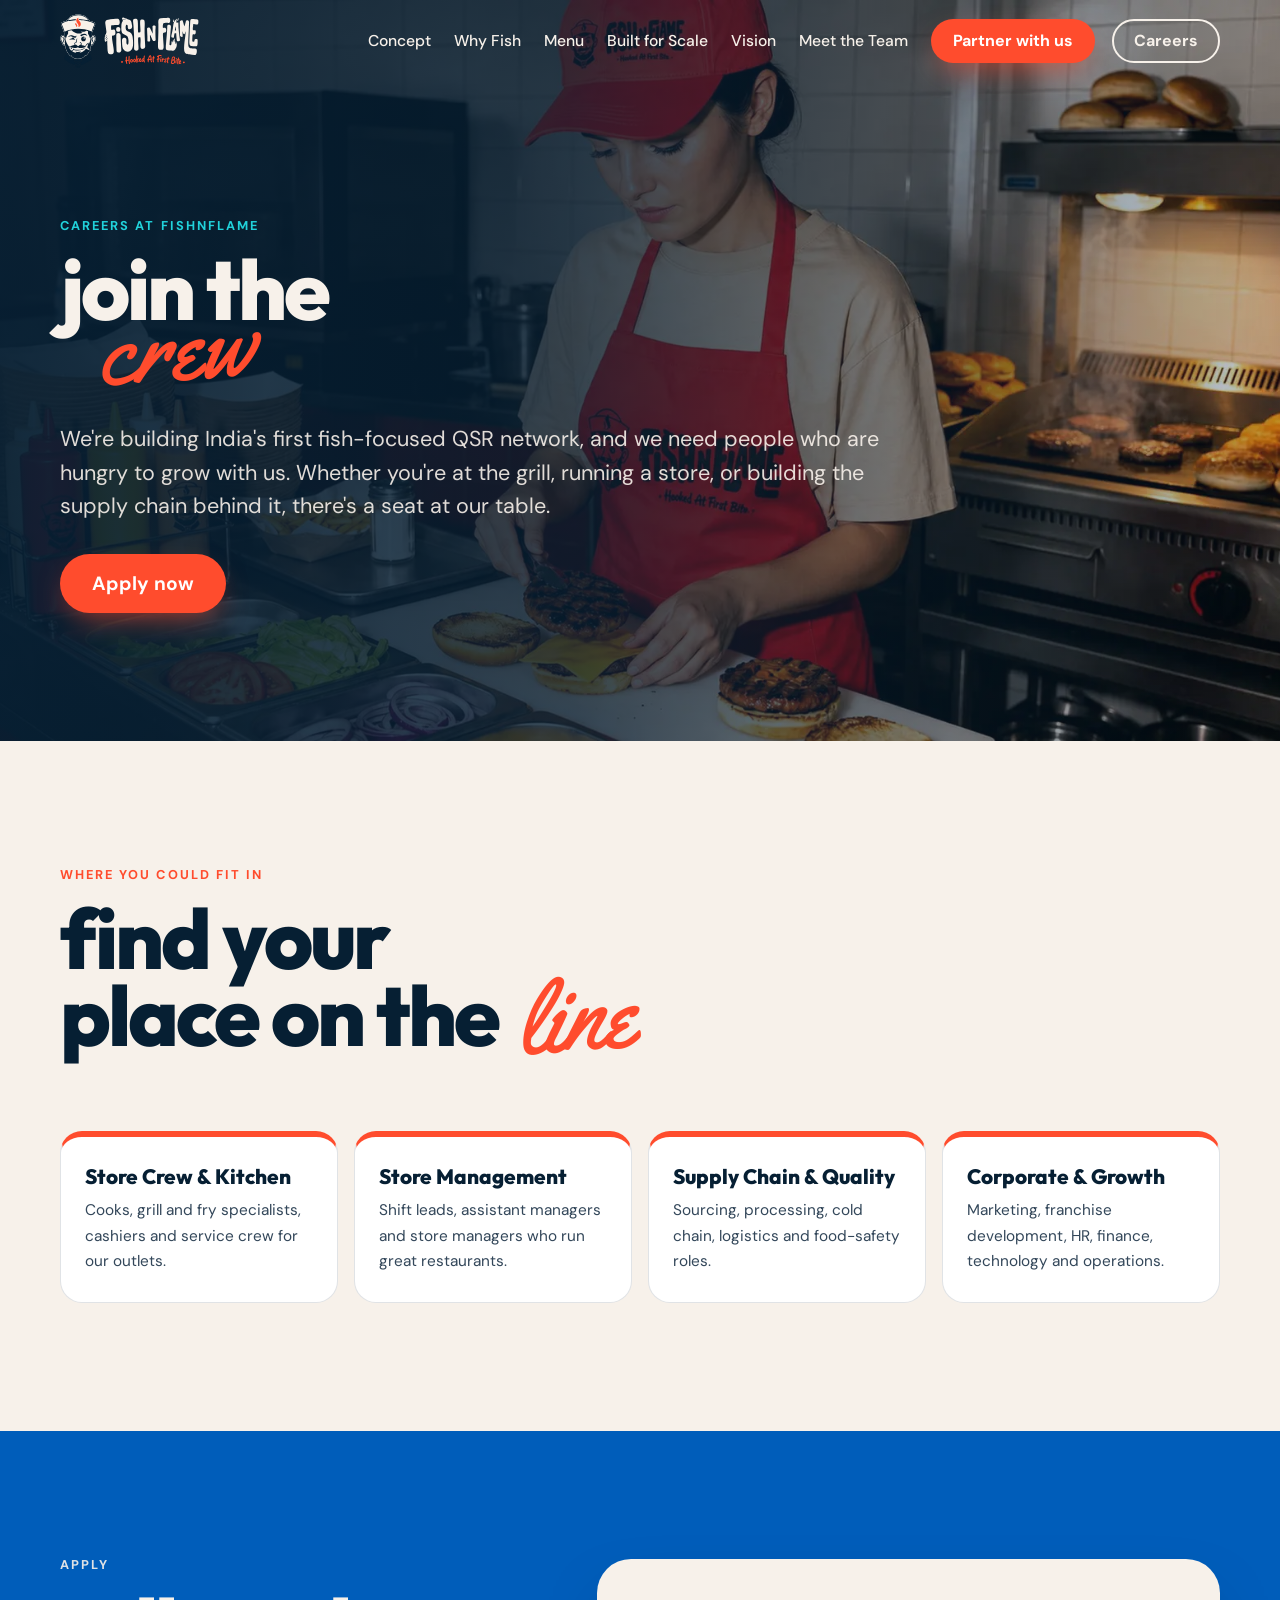
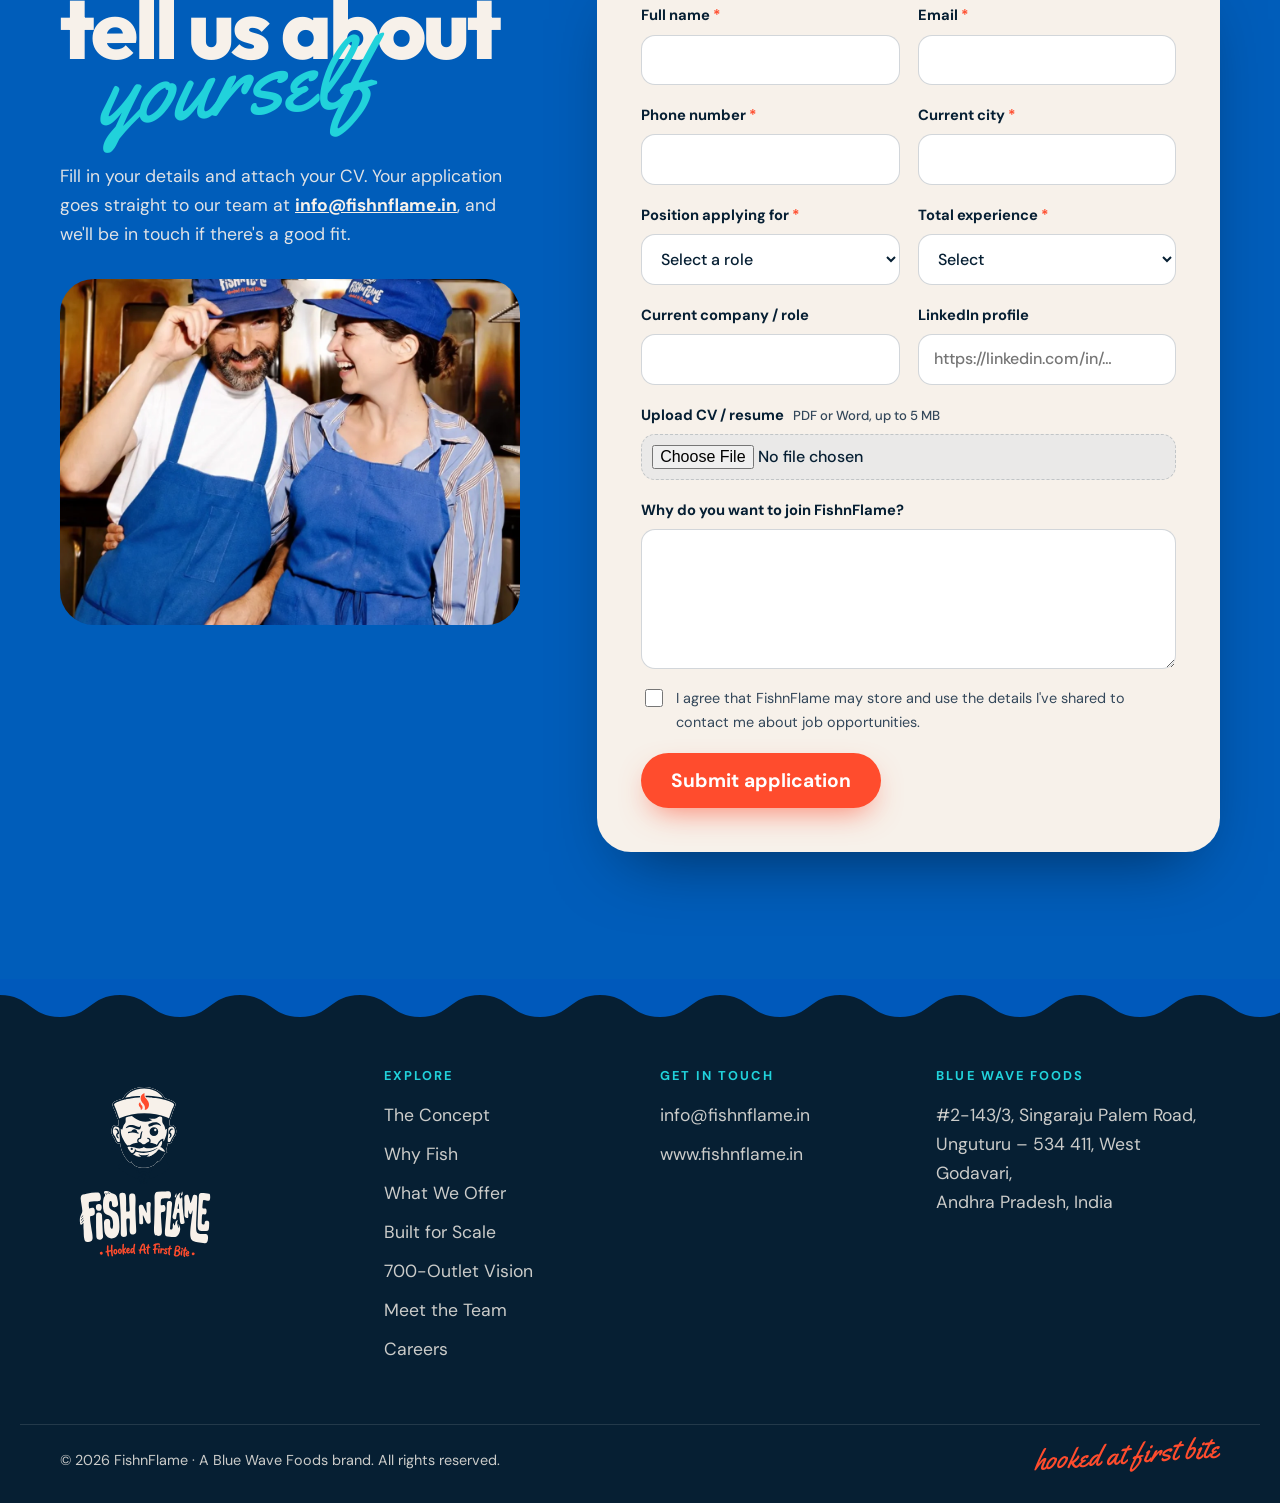
==== careers.html @ 35c2907f "Meet the Team with director bios and photos, Careers page with application form, tighter nav logo Co" ====
<!doctype html>
<html lang="en">
<head>
  <meta charset="utf-8">
  <meta name="viewport" content="width=device-width, initial-scale=1">
  <title>Careers at FishnFlame | Join the Crew</title>
  <meta name="description" content="Join FishnFlame, India's sea-fish-focused QSR brand. Apply for roles across our outlets, kitchens, supply chain and corporate teams.">
  <meta name="theme-color" content="#061f33">
  <link rel="canonical" href="https://www.fishnflame.in/careers">
  <meta property="og:type" content="website">
  <meta property="og:url" content="https://www.fishnflame.in/careers">
  <meta property="og:title" content="Careers at FishnFlame | Join the Crew">
  <meta property="og:description" content="Help build India's fish QSR category. Apply to join the FishnFlame crew.">
  <meta property="og:image" content="https://www.fishnflame.in/assets/img/fnf-crew.webp">
  <link rel="icon" type="image/svg+xml" href="/assets/logo/mascot.svg">
  <link rel="apple-touch-icon" href="/assets/logo/og-mascot.png">

  <link rel="preconnect" href="https://fonts.googleapis.com">
  <link rel="preconnect" href="https://fonts.gstatic.com" crossorigin>
  <link href="https://fonts.googleapis.com/css2?family=DM+Sans:opsz,wght@9..40,400;9..40,500;9..40,700&family=Outfit:wght@600;700;800&family=Yellowtail&display=swap" rel="stylesheet">
  <link rel="stylesheet" href="/assets/css/styles.css">
</head>
<body class="page-careers">
  <a class="skip" href="#main">Skip to content</a>

  <!-- ============ NAV ============ -->
  <header class="nav is-scrolled" id="nav">
    <div class="container nav__inner">
      <a class="nav__brand" href="/" aria-label="FishnFlame home">
        <img src="/assets/logo/nav-mascot.svg" alt="" width="34" height="50" class="nav__mascot">
        <img src="/assets/logo/nav-wordmark.svg" alt="FishnFlame" width="91" height="46" class="nav__wordmark">
      </a>
      <nav class="nav__links" id="navLinks" aria-label="Primary">
        <a href="/#concept">Concept</a>
        <a href="/#goodness">Why Fish</a>
        <a href="/#menu">Menu</a>
        <a href="/#scale">Built for Scale</a>
        <a href="/#vision">Vision</a>
        <a href="/#team">Meet the Team</a>
        <a href="/#contact" class="btn btn--flame btn--sm nav__cta">Partner with us</a>
        <a href="/careers" class="btn btn--outline btn--sm nav__cta" aria-current="page">Careers</a>
      </nav>
      <button class="nav__toggle" id="navToggle" aria-label="Open menu" aria-expanded="false" aria-controls="navLinks">
        <span></span><span></span><span></span>
      </button>
    </div>
  </header>

  <main id="main">

    <!-- ============ CAREERS HERO ============ -->
    <section class="careers-hero">
      <div class="careers-hero__media"><img src="/assets/img/fnf-crew.webp" alt="" fetchpriority="high"></div>
      <div class="container careers-hero__inner">
        <p class="eyebrow eyebrow--teal">Careers at FishnFlame</p>
        <h1 class="title title--light">
          <span class="t-bold">join the</span>
          <span class="t-script t-flame">crew</span>
        </h1>
        <p class="lead">We're building India's first fish-focused QSR network, and we need people who are hungry to grow with us. Whether you're at the grill, running a store, or building the supply chain behind it, there's a seat at our table.</p>
        <a href="#apply" class="btn btn--flame">Apply now</a>
      </div>
    </section>

    <!-- ============ ROLES ============ -->
    <section class="section section--shell">
      <div class="container">
        <div class="section-head reveal">
          <p class="eyebrow">Where you could fit in</p>
          <h2 class="title">
            <span class="t-bold">find your</span>
            <span class="t-bold">place on the <span class="t-script t-flame inline">line</span></span>
          </h2>
        </div>
        <ul class="roles">
          <li class="role reveal"><h3>Store Crew &amp; Kitchen</h3><p>Cooks, grill and fry specialists, cashiers and service crew for our outlets.</p></li>
          <li class="role reveal"><h3>Store Management</h3><p>Shift leads, assistant managers and store managers who run great restaurants.</p></li>
          <li class="role reveal"><h3>Supply Chain &amp; Quality</h3><p>Sourcing, processing, cold chain, logistics and food-safety roles.</p></li>
          <li class="role reveal"><h3>Corporate &amp; Growth</h3><p>Marketing, franchise development, HR, finance, technology and operations.</p></li>
        </ul>
      </div>
    </section>

    <!-- ============ APPLICATION FORM ============ -->
    <section class="section apply" id="apply">
      <div class="container apply__grid">
        <div class="apply__intro reveal">
          <p class="eyebrow eyebrow--teal">Apply</p>
          <h2 class="title title--light">
            <span class="t-bold">tell us about</span>
            <span class="t-script t-teal">yourself</span>
          </h2>
          <p>Fill in your details and attach your CV. Your application goes straight to our team at <a href="mailto:info@fishnflame.in">info@fishnflame.in</a>, and we'll be in touch if there's a good fit.</p>
          <figure class="apply__img"><img src="/assets/img/team-aprons.webp" alt="" loading="lazy"></figure>
        </div>

        <div class="apply__card reveal">
          <div class="form-success" id="formSuccess" hidden>
            <img src="/assets/logo/mascot.svg" alt="" width="90" height="108">
            <h3>Application received!</h3>
            <p>Thanks for applying to FishnFlame. Our team will review your details and get back to you if there's a match.</p>
            <a href="/" class="btn btn--flame">Back to home</a>
          </div>

          <form class="form" id="careersForm" action="https://formsubmit.co/info@fishnflame.in" method="POST" enctype="multipart/form-data">
            <input type="hidden" name="_subject" value="New job application · FishnFlame Careers">
            <input type="hidden" name="_template" value="table">
            <input type="hidden" name="_next" id="formNext" value="https://www.fishnflame.in/careers?sent=1#apply">
            <input type="text" name="_honey" class="form__hp" tabindex="-1" autocomplete="off" aria-hidden="true">

            <div class="form__row">
              <div class="field">
                <label for="name">Full name <span aria-hidden="true">*</span></label>
                <input id="name" name="Full name" type="text" autocomplete="name" required>
              </div>
              <div class="field">
                <label for="email">Email <span aria-hidden="true">*</span></label>
                <input id="email" name="email" type="email" autocomplete="email" required>
              </div>
            </div>

            <div class="form__row">
              <div class="field">
                <label for="phone">Phone number <span aria-hidden="true">*</span></label>
                <input id="phone" name="Phone" type="tel" autocomplete="tel" inputmode="tel" pattern="[0-9+()\-\s]{8,}" required>
              </div>
              <div class="field">
                <label for="city">Current city <span aria-hidden="true">*</span></label>
                <input id="city" name="City" type="text" autocomplete="address-level2" required>
              </div>
            </div>

            <div class="form__row">
              <div class="field">
                <label for="role">Position applying for <span aria-hidden="true">*</span></label>
                <select id="role" name="Position" required>
                  <option value="" disabled selected>Select a role</option>
                  <option>Store Crew / Service</option>
                  <option>Kitchen / Cook</option>
                  <option>Shift Lead / Assistant Manager</option>
                  <option>Store Manager</option>
                  <option>Supply Chain &amp; Procurement</option>
                  <option>Quality &amp; Food Safety</option>
                  <option>Marketing</option>
                  <option>Franchise Development</option>
                  <option>HR / Finance / Admin</option>
                  <option>Technology</option>
                  <option>Other</option>
                </select>
              </div>
              <div class="field">
                <label for="experience">Total experience <span aria-hidden="true">*</span></label>
                <select id="experience" name="Experience" required>
                  <option value="" disabled selected>Select</option>
                  <option>Fresher</option>
                  <option>Less than 1 year</option>
                  <option>1–3 years</option>
                  <option>3–5 years</option>
                  <option>5–10 years</option>
                  <option>10+ years</option>
                </select>
              </div>
            </div>

            <div class="form__row">
              <div class="field">
                <label for="company">Current company / role</label>
                <input id="company" name="Current company or role" type="text" autocomplete="organization">
              </div>
              <div class="field">
                <label for="linkedin">LinkedIn profile</label>
                <input id="linkedin" name="LinkedIn" type="url" placeholder="https://linkedin.com/in/…">
              </div>
            </div>

            <div class="field">
              <label for="cv">Upload CV / resume <span class="field__hint">PDF or Word, up to 5 MB</span></label>
              <input id="cv" name="attachment" type="file" accept=".pdf,.doc,.docx,application/pdf,application/msword,application/vnd.openxmlformats-officedocument.wordprocessingml.document">
            </div>

            <div class="field">
              <label for="message">Why do you want to join FishnFlame?</label>
              <textarea id="message" name="Message" rows="5"></textarea>
            </div>

            <label class="check">
              <input type="checkbox" name="Consent" value="Yes" required>
              <span>I agree that FishnFlame may store and use the details I've shared to contact me about job opportunities.</span>
            </label>

            <p class="form__error" id="formError" role="alert" hidden></p>
            <button type="submit" class="btn btn--flame form__submit">Submit application</button>
          </form>
        </div>
      </div>
    </section>
  </main>

  <!-- ============ FOOTER ============ -->
  <footer class="footer">
    <div class="wave" aria-hidden="true"></div>
    <div class="container footer__grid">
      <div class="footer__brand">
        <img src="/assets/logo/vertical-shell.svg" alt="FishnFlame, Hooked At First Bite" width="170" height="204">
      </div>
      <div>
        <h3 class="footer__h">Explore</h3>
        <ul class="footer__links">
          <li><a href="/#concept">The Concept</a></li>
          <li><a href="/#goodness">Why Fish</a></li>
          <li><a href="/#menu">What We Offer</a></li>
          <li><a href="/#scale">Built for Scale</a></li>
          <li><a href="/#vision">700-Outlet Vision</a></li>
          <li><a href="/#team">Meet the Team</a></li>
          <li><a href="/careers">Careers</a></li>
        </ul>
      </div>
      <div>
        <h3 class="footer__h">Get in touch</h3>
        <ul class="footer__links">
          <li><a href="mailto:info@fishnflame.in">info@fishnflame.in</a></li>
          <li><a href="https://www.fishnflame.in">www.fishnflame.in</a></li>
        </ul>
      </div>
      <div>
        <h3 class="footer__h">Blue Wave Foods</h3>
        <address>#2-143/3, Singaraju Palem Road,<br>Unguturu – 534 411, West Godavari,<br>Andhra Pradesh, India</address>
      </div>
    </div>
    <div class="container footer__base">
      <p>© <span id="year">2026</span> FishnFlame · A Blue Wave Foods brand. All rights reserved.</p>
      <p class="t-script footer__sign">hooked at first bite</p>
    </div>
  </footer>

  <script src="/assets/js/main.js" defer></script>
</body>
</html>
---- assets/css/styles.css ----
/* ==========================================================
   FishnFlame · Landing page
   Brand tokens from the Fish N Flame brand playbook
   ========================================================== */
:root {
  /* Primary */
  --harbor: #005dba;   /* Blue Harbor */
  --bay: #061f33;      /* Blue Bay */
  --shell: #f7f1ea;    /* White Shell */
  --flame: #ff4c2d;    /* Orange Flame */
  /* Secondary */
  --silver: #dae0e8;   /* Silver Scale */
  --teal: #21d2db;     /* Teal Tide */
  --chilli: #d61616;   /* Red Chilli */

  --ink: var(--bay);
  --ink-soft: #33475a;
  --line: rgba(6, 31, 51, .12);

  --f-display: "Outfit", "Juturu", system-ui, sans-serif;
  --f-body: "DM Sans", system-ui, -apple-system, "Segoe UI", sans-serif;
  --f-script: "Yellowtail", "Hello Radio", cursive;

  --radius: 22px;
  --radius-lg: 34px;
  --shadow: 0 24px 60px -24px rgba(6, 31, 51, .45);
  --container: 1240px;
  --gutter: clamp(16px, 4vw, 40px);
  --section-y: clamp(72px, 10vw, 140px);
}

*, *::before, *::after { box-sizing: border-box; }
html { scroll-behavior: smooth; -webkit-text-size-adjust: 100%; }
body {
  margin: 0;
  font-family: var(--f-body);
  font-size: clamp(1rem, .96rem + .2vw, 1.1rem);
  line-height: 1.65;
  color: var(--ink);
  background: var(--shell);
  overflow-x: hidden;
}
img, video, svg { display: block; max-width: 100%; }
img { height: auto; }
a { color: inherit; }
h1, h2, h3 { margin: 0; line-height: 1.05; }
p { margin: 0 0 1em; }
ul, ol { margin: 0; padding: 0; list-style: none; }
figure { margin: 0; }
address { font-style: normal; }
main { overflow-x: hidden; overflow-x: clip; }
strong { font-weight: 700; }

.container { width: 100%; max-width: var(--container); margin-inline: auto; padding-inline: var(--gutter); }
.skip { position: absolute; left: -999px; top: 8px; z-index: 100; background: var(--flame); color: #fff; padding: 10px 16px; border-radius: 8px; }
.skip:focus { left: 8px; }
:focus-visible { outline: 3px solid var(--teal); outline-offset: 3px; border-radius: 6px; }

/* ---------- Type system: bold display + script accent ---------- */
.eyebrow {
  font: 700 .8rem/1 var(--f-body);
  letter-spacing: .16em;
  text-transform: uppercase;
  color: var(--flame);
  margin-bottom: 18px;
}
.eyebrow--teal { color: var(--teal); }
.eyebrow--bay { color: var(--bay); }

.title { display: flex; flex-direction: column; margin-bottom: 28px; }
.title--center { align-items: center; text-align: center; }
.t-bold {
  font-family: var(--f-display);
  font-weight: 800;
  font-size: clamp(2.6rem, 1.6rem + 4.6vw, 5.4rem);
  letter-spacing: -.035em;
  line-height: .92;
}
.t-script {
  font-family: var(--f-script);
  font-weight: 400;
  font-size: clamp(3rem, 1.8rem + 5.4vw, 6.4rem);
  line-height: .8;
  letter-spacing: 0;
  text-transform: lowercase;
  margin-top: -.12em;
  padding-left: .4em;
  transform: rotate(-4deg);
  transform-origin: left center;
}
.title--center .t-script { padding-left: 0; transform-origin: center; }
.t-script.inline { display: inline-block; font-size: 1.2em; padding-left: .05em; margin-top: 0; vertical-align: -.08em; }
.fire-inline { display: inline-block; height: .78em; width: auto; margin: 0 .08em; vertical-align: -.04em; }
.sr-only { position: absolute; width: 1px; height: 1px; padding: 0; margin: -1px; overflow: hidden; clip: rect(0 0 0 0); white-space: nowrap; border: 0; }
.t-flame { color: var(--flame); }
.t-teal { color: var(--teal); }
.t-shell { color: var(--shell); }
.t-flame-text { color: var(--flame); }
.title--light { color: var(--shell); }
.lead { font-size: clamp(1.1rem, 1rem + .45vw, 1.35rem); line-height: 1.55; color: var(--ink); }

/* ---------- Buttons ---------- */
.btn {
  display: inline-flex; align-items: center; justify-content: center; gap: .5em;
  font: 700 1.2rem/1 var(--f-body);
  padding: 18px 30px;
  border-radius: 999px;
  text-decoration: none;
  border: 2px solid transparent;
  transition: transform .25s ease, background-color .25s ease, color .25s ease, box-shadow .25s ease;
  white-space: nowrap;
}
.btn:hover { transform: translateY(-2px); }
.btn--flame { background: var(--flame); color: #fff; box-shadow: 0 12px 30px -10px rgba(255, 76, 45, .7); }
.btn--flame:hover { background: #ff6445; }
.btn--ghost { border-color: rgba(247, 241, 234, .55); color: var(--shell); }
.btn--ghost:hover { background: var(--shell); color: var(--bay); }
.btn--sm { font-size: 1rem; padding: 12px 20px; }
.btn--outline { border-color: var(--shell); color: var(--shell); }
.btn--outline:hover { background: var(--shell); color: var(--bay); }

/* ---------- Navigation ---------- */
.nav {
  position: fixed; inset: 0 0 auto; z-index: 50;
  padding-block: 14px;
  transition: background-color .35s ease, padding .35s ease, box-shadow .35s ease;
}
.nav.is-scrolled { background: rgba(6, 31, 51, .92); backdrop-filter: blur(12px); -webkit-backdrop-filter: blur(12px); padding-block: 8px; box-shadow: 0 10px 30px -20px rgba(0,0,0,.6); }
.nav__inner { display: flex; align-items: center; justify-content: space-between; gap: 20px; }
.nav__brand { display: flex; align-items: center; gap: 8px; text-decoration: none; }
.nav__mascot { height: 54px; width: auto; }
.nav__wordmark { height: 48px; width: auto; }
.nav__links .btn + .btn { margin-left: -6px; }
@media (max-width: 1200px) { .nav__links .btn + .btn { margin-left: 0; margin-top: 0; } }
.nav__links { display: flex; align-items: center; gap: clamp(14px, 1.8vw, 28px); }
.nav__links a:not(.btn) {
  color: var(--shell); text-decoration: none; font-weight: 500; font-size: .98rem; position: relative; padding-block: 6px; white-space: nowrap;
}
.nav__links a:not(.btn)::after {
  content: ""; position: absolute; left: 0; right: 0; bottom: 0; height: 2px; background: var(--flame);
  transform: scaleX(0); transform-origin: left; transition: transform .3s ease;
}
.nav__links a:not(.btn):hover::after { transform: scaleX(1); }
.nav__toggle { display: none; }

@media (max-width: 1200px) {
  .nav__toggle {
    display: grid; gap: 6px; place-content: center;
    width: 48px; height: 48px; border-radius: 50%; border: 0; cursor: pointer;
    background: var(--flame);
  }
  .nav__toggle span { display: block; width: 22px; height: 2.5px; background: #fff; border-radius: 2px; transition: transform .3s ease, opacity .3s ease; }
  .nav__toggle[aria-expanded="true"] span:nth-child(1) { transform: translateY(8.5px) rotate(45deg); }
  .nav__toggle[aria-expanded="true"] span:nth-child(2) { opacity: 0; }
  .nav__toggle[aria-expanded="true"] span:nth-child(3) { transform: translateY(-8.5px) rotate(-45deg); }
  .nav__links {
    position: fixed; inset: 0; z-index: -1;
    flex-direction: column; justify-content: center; gap: 22px;
    background: var(--bay);
    clip-path: circle(0 at calc(100% - 44px) 38px);
    transition: clip-path .55s cubic-bezier(.7,0,.2,1);
    visibility: hidden;
  }
  .nav__links.is-open { clip-path: circle(150% at calc(100% - 44px) 38px); visibility: visible; }
  .nav__links a:not(.btn) { font-family: var(--f-display); font-weight: 800; font-size: 2rem; text-transform: lowercase; }
  .nav__cta { margin-top: 12px; }
}

/* ---------- Hero ---------- */
.hero {
  position: relative; min-height: 100vh; min-height: 100svh;
  display: flex; align-items: center;
  color: var(--shell); background: var(--harbor);
  overflow: hidden; isolation: isolate;
  padding: 130px 0 110px;
}
.hero__media { position: absolute; inset: 0; z-index: -2; }
.hero__media img { width: 100%; height: 100%; object-fit: cover; object-position: 65% 50%; animation: kenburns 22s ease-in-out infinite alternate; }
@keyframes kenburns { from { transform: scale(1.04); } to { transform: scale(1.14) translate(-1.5%, 1%); } }
.hero__shade {
  position: absolute; inset: 0; z-index: -1;
  background:
    linear-gradient(90deg, rgba(6,31,51,.94) 0%, rgba(6,31,51,.78) 38%, rgba(6,31,51,.12) 70%, rgba(6,31,51,0) 100%),
    linear-gradient(0deg, rgba(6,31,51,.55) 0%, rgba(6,31,51,0) 35%);
}
.hero__content { position: relative; }
.hero__title { display: flex; flex-direction: column; margin-bottom: 26px; }
.hero__title .t-bold { font-size: clamp(3rem, 1.6rem + 6.4vw, 7.4rem); }
.hero__title .t-script { font-size: clamp(3.6rem, 2rem + 7.4vw, 8.6rem); margin: -.08em 0 -.02em; }
.hero__tag { font: 800 clamp(1.1rem, .9rem + .8vw, 1.6rem)/1.2 var(--f-display); letter-spacing: -.01em; color: var(--teal); margin-bottom: 12px; }
.hero__lede { max-width: 30ch; font-size: clamp(1.05rem, .95rem + .4vw, 1.3rem); color: rgba(247,241,234,.9); margin-bottom: 34px; }
.hero__ctas { display: flex; flex-wrap: wrap; gap: 14px; }
.hero__badge {
  position: absolute; right: clamp(16px, 5vw, 70px); bottom: clamp(24px, 6vw, 70px);
  width: clamp(120px, 14vw, 180px); aspect-ratio: 1;
  display: grid; place-items: center;
}
.hero__badge svg { position: absolute; inset: 0; width: 100%; height: 100%; animation: spin 18s linear infinite; }
.hero__badge text { font: 700 15px var(--f-body); letter-spacing: .22em; fill: var(--shell); }
.hero__badge img { width: 50%; background: var(--flame); border-radius: 50%; padding: 10%; }
@keyframes spin { to { transform: rotate(360deg); } }

/* ---------- Marquee ---------- */
.marquee {
  background: var(--flame); color: #fff;
  overflow: hidden; padding-block: 18px;
  transform: rotate(-1.6deg) scale(1.03);
  margin-block: -24px -8px; position: relative; z-index: 3;
  box-shadow: 0 18px 40px -20px rgba(255,76,45,.8);
}
.marquee__track { display: flex; align-items: center; gap: 34px; width: max-content; animation: marquee 32s linear infinite; }
.marquee span { font: 800 clamp(1.4rem, 1rem + 1.6vw, 2.4rem)/1 var(--f-display); text-transform: uppercase; letter-spacing: -.01em; white-space: nowrap; }
.marquee span.t-script { font-family: var(--f-script); font-weight: 400; text-transform: lowercase; font-size: clamp(1.8rem, 1.2rem + 2vw, 3rem); transform: none; padding: 0; margin: 0; color: var(--bay); }
.marquee i { width: 14px; height: 14px; flex: none; background: var(--bay); border-radius: 50%; }
@keyframes marquee { to { transform: translateX(-50%); } }

/* ---------- Sections ---------- */
.section { position: relative; padding-block: var(--section-y); }
.section--shell { background: var(--shell); }
.section-head { max-width: 760px; margin-bottom: clamp(40px, 6vw, 70px); }
.section-head--center { margin-inline: auto; text-align: center; }

/* ---------- Concept ---------- */
.concept { padding-top: calc(var(--section-y) + 20px); }
.concept__grid { display: grid; grid-template-columns: 1.05fr 1fr; gap: clamp(40px, 6vw, 90px); align-items: center; }
.concept__copy p:not(.lead):not(.eyebrow) { color: var(--ink-soft); }
.ticks { display: flex; flex-wrap: wrap; gap: 10px; margin-top: 28px; }
.ticks li {
  display: inline-flex; align-items: center; gap: 8px;
  font-weight: 700; font-size: .95rem;
  padding: 10px 16px; border-radius: 999px; background: #fff; border: 1.5px solid var(--line);
}
.ticks li::before { content: ""; width: 10px; height: 10px; border-radius: 50%; background: var(--flame); }
.concept__art { position: relative; aspect-ratio: 1 / 1.05; }
.concept__main { position: absolute; inset: 0 18% 18% 0; border-radius: var(--radius-lg); overflow: hidden; box-shadow: var(--shadow); background: #efe7dd; }
.concept__main img { width: 100%; height: 100%; object-fit: cover; object-position: 38% 50%; }
.concept__side { position: absolute; right: 0; bottom: 0; width: 46%; aspect-ratio: 2/3; border-radius: var(--radius); overflow: hidden; box-shadow: var(--shadow); border: 6px solid var(--shell); }
.concept__side img { width: 100%; height: 100%; object-fit: cover; }
.sticker {
  position: absolute; left: -14px; bottom: 6%;
  width: 120px; height: 120px; border-radius: 50%;
  display: grid; place-content: center; text-align: center;
  font: 400 1.55rem/.85 var(--f-script);
  transform: rotate(-12deg);
  box-shadow: 0 16px 30px -12px rgba(255,76,45,.8);
}
.sticker--flame { background: var(--flame); color: #fff; }

/* ---------- Goodness ---------- */
.goodness { color: var(--shell); background: var(--bay); overflow: hidden; isolation: isolate; }
.goodness__bg { position: absolute; inset: 0; z-index: -1; }
.goodness__bg img { width: 100%; height: 100%; object-fit: cover; opacity: .55; }
.goodness__bg::after { content: ""; position: absolute; inset: 0; background: linear-gradient(180deg, rgba(6,31,51,.35), rgba(6,31,51,.9) 75%); }
.goodness__head { max-width: 720px; margin-bottom: clamp(40px, 6vw, 70px); }
.goodness__head .lead { color: rgba(247,241,234,.88); }
.benefits { display: grid; grid-template-columns: repeat(4, 1fr); gap: 18px; }
.benefit {
  padding: 30px 26px 26px; border-radius: var(--radius);
  background: rgba(247,241,234,.07);
  border: 1px solid rgba(247,241,234,.16);
  backdrop-filter: blur(10px); -webkit-backdrop-filter: blur(10px);
  transition: transform .3s ease, background-color .3s ease;
}
.benefit:hover { transform: translateY(-6px); background: rgba(247,241,234,.12); }
.benefit__icon { width: 60px; height: 60px; border-radius: 18px; display: grid; place-items: center; background: var(--teal); color: var(--bay); margin-bottom: 22px; }
.benefit__icon svg { width: 34px; height: 34px; }
.benefit h3 { font: 800 1.35rem/1.1 var(--f-display); margin-bottom: 10px; }
.benefit p { color: rgba(247,241,234,.82); margin: 0; font-size: .98rem; }

/* ---------- Menu ---------- */
.bento {
  display: grid;
  grid-template-columns: repeat(4, 1fr);
  grid-auto-rows: clamp(190px, 18vw, 250px);
  grid-auto-flow: dense;
  gap: 16px;
}
.tile { position: relative; border-radius: var(--radius); overflow: hidden; background: var(--silver); isolation: isolate; }
.tile img { width: 100%; height: 100%; object-fit: cover; transition: transform .8s cubic-bezier(.2,.7,.2,1); }
.tile:hover img { transform: scale(1.07); }
.tile::after { content: ""; position: absolute; inset: 0; background: linear-gradient(0deg, rgba(6,31,51,.82) 0%, rgba(6,31,51,0) 48%); z-index: 0; }
.tile figcaption {
  position: absolute; left: 20px; right: 20px; bottom: 18px; z-index: 1;
  color: #fff; font: 800 clamp(1.15rem, 1rem + .6vw, 1.6rem)/1.05 var(--f-display);
  letter-spacing: -.01em;
}
.tile__tag {
  display: table; margin-bottom: 8px;
  font: 700 .72rem/1 var(--f-body); letter-spacing: .14em; text-transform: uppercase;
  background: var(--flame); color: #fff; padding: 7px 10px; border-radius: 999px;
}
.tile--xl { grid-column: span 2; grid-row: span 2; }
.tile--tall { grid-row: span 2; }
.tile--wide { grid-column: span 2; grid-row: span 2; }
.bento .tile:last-child { grid-row: span 2; }

.fullmenu {
  margin-top: clamp(40px, 6vw, 64px);
  padding: clamp(28px, 4vw, 48px);
  border-radius: var(--radius-lg);
  background: var(--harbor); color: var(--shell);
  position: relative; overflow: hidden;
}
.fullmenu::before {
  content: ""; position: absolute; right: -60px; top: -60px; width: 240px; height: 240px;
  background: url("../logo/mascot.svg") center/contain no-repeat; opacity: .12; transform: rotate(12deg);
}
.fullmenu__title { font: 800 clamp(1.6rem, 1.2rem + 1.4vw, 2.4rem)/1 var(--f-display); text-transform: lowercase; margin-bottom: 22px; }
.chips { display: flex; flex-wrap: wrap; gap: 10px; margin-bottom: 26px; position: relative; }
.chips li {
  font-weight: 700; font-size: .98rem; padding: 11px 18px; border-radius: 999px;
  background: rgba(247,241,234,.1); border: 1.5px solid rgba(247,241,234,.3);
  transition: background-color .25s ease, color .25s ease;
}
.chips li:hover { background: var(--shell); color: var(--bay); }
.chips .chip--veg { border-color: #7ee29a; }
.chips .chip--veg::before { content: "● "; color: #7ee29a; }
.fullmenu__note { margin: 0; max-width: 70ch; color: rgba(247,241,234,.9); }

/* ---------- Pillars ---------- */
.pillars { background: var(--harbor); color: var(--shell); overflow: hidden; isolation: isolate; }
.checker {
  position: absolute; inset: -10% -10% auto auto; width: 55%; height: 60%; z-index: -1; opacity: .16;
  background: repeating-conic-gradient(var(--shell) 0 25%, transparent 0 50%) 0 0 / 80px 80px;
  filter: url(#wavy);
  mask-image: radial-gradient(closest-side, #000 40%, transparent);
  -webkit-mask-image: radial-gradient(closest-side, #000 40%, transparent);
  transform: rotate(-8deg);
}
.pillars__grid { display: grid; grid-template-columns: .9fr 1.1fr; gap: clamp(40px, 6vw, 90px); align-items: start; }
.pillars__head { position: sticky; top: 110px; }
.pillars__img { border-radius: var(--radius-lg); overflow: hidden; aspect-ratio: 4/3; box-shadow: 0 30px 60px -30px rgba(0,0,0,.6); }
.pillars__img img { width: 100%; height: 100%; object-fit: cover; }
.pillar-list { display: grid; gap: 14px; }
.pillar {
  display: grid; grid-template-columns: auto 1fr; gap: 22px; align-items: start;
  padding: 26px 28px; border-radius: var(--radius);
  background: rgba(6,31,51,.28); border: 1px solid rgba(247,241,234,.14);
  transition: background-color .3s ease, transform .3s ease;
}
.pillar:hover { background: var(--bay); transform: translateX(6px); }
.pillar__num { font: 800 2.6rem/1 var(--f-display); color: var(--teal); letter-spacing: -.04em; min-width: 2.2ch; }
.pillar h3 { font: 800 1.45rem/1.1 var(--f-display); margin-bottom: 8px; }
.pillar p { margin: 0; color: rgba(247,241,234,.85); }

/* ---------- Scale ---------- */
.scale__grid { display: grid; grid-template-columns: 1fr 1.1fr; gap: clamp(40px, 6vw, 80px); align-items: center; margin-bottom: clamp(40px, 6vw, 70px); }
.scale__copy p:not(.lead):not(.eyebrow) { color: var(--ink-soft); }
.scale__img { border-radius: var(--radius-lg); overflow: hidden; aspect-ratio: 16/10; box-shadow: var(--shadow); }
.scale__img img { width: 100%; height: 100%; object-fit: cover; }
.formats { display: grid; grid-template-columns: repeat(6, 1fr); gap: 14px; }
.format {
  padding: 26px 20px; border-radius: var(--radius); background: #fff; border: 1.5px solid var(--line);
  display: flex; flex-direction: column; gap: 18px;
  transition: transform .3s ease, background-color .3s ease, color .3s ease, border-color .3s ease;
}
.format svg { width: 46px; height: 46px; color: var(--harbor); transition: color .3s ease; }
.format h3 { font: 800 1.1rem/1.15 var(--f-display); }
.format:hover { transform: translateY(-6px); background: var(--flame); color: #fff; border-color: var(--flame); }
.format:hover svg { color: #fff; }

/* ---------- Supply chain ---------- */
.chain { background: var(--bay); color: var(--shell); overflow: hidden; }
.chain .lead { color: rgba(247,241,234,.86); }
.chain__photos {
  display: grid; grid-template-columns: 1fr 1.4fr 1fr 1.4fr 1fr; gap: 12px;
  height: clamp(180px, 24vw, 320px); margin-bottom: 44px;
}
.chain__photos img { width: 100%; height: 100%; object-fit: cover; border-radius: var(--radius); }
.chain__photos img:nth-child(odd) { transform: translateY(-18px); }
.flow { display: grid; grid-template-columns: repeat(6, 1fr); gap: 12px; counter-reset: flow; }
.flow__step {
  position: relative; padding: 22px 18px; border-radius: var(--radius);
  background: rgba(247,241,234,.06); border: 1px solid rgba(247,241,234,.16);
  display: flex; flex-direction: column; gap: 12px;
  font: 800 1.1rem/1.15 var(--f-display);
}
.flow__step:not(:last-child)::after {
  content: "→"; position: absolute; right: -14px; top: 50%; transform: translateY(-50%);
  width: 26px; height: 26px; border-radius: 50%; background: var(--flame); color: #fff;
  display: grid; place-items: center; font: 700 .9rem/1 var(--f-body); z-index: 1;
}
.flow__n { width: 36px; height: 36px; border-radius: 50%; display: grid; place-items: center; background: var(--teal); color: var(--bay); font: 800 1rem/1 var(--f-display); }
.flow__step--end { background: var(--flame); border-color: var(--flame); }
.flow__step--end .flow__n { background: var(--shell); }
.chain__note { margin: 40px auto 0; max-width: 62ch; text-align: center; color: rgba(247,241,234,.86); font-size: 1.1rem; }

/* ---------- Purpose ---------- */
.purpose { position: relative; background: #f36a1f; color: var(--bay); overflow: hidden; isolation: isolate; min-height: 88vh; display: flex; align-items: center; padding-block: var(--section-y); }
.purpose__media { position: absolute; inset: 0; z-index: -1; }
.purpose__media img { width: 100%; height: 100%; object-fit: cover; object-position: 20% 30%; }
.purpose__media::after { content: ""; position: absolute; inset: 0; background: linear-gradient(90deg, rgba(243,106,31,0) 20%, rgba(243,106,31,.88) 52%, #f36a1f 80%); }
.purpose__inner { display: flex; justify-content: flex-end; }
.purpose__copy { max-width: 560px; }
.purpose__copy p { font-size: 1.12rem; }
.purpose .t-bold { font-size: clamp(2.4rem, 1.5rem + 3.8vw, 4.6rem); }
.quote { margin: 34px 0 0; padding: 30px 30px 26px; border-radius: var(--radius-lg); background: var(--bay); color: var(--shell); position: relative; box-shadow: var(--shadow); }
.quote::before { content: "“"; position: absolute; top: -34px; left: 22px; font: 400 7rem/1 var(--f-script); color: var(--shell); }
.quote p { font: 800 clamp(1.5rem, 1.1rem + 1.4vw, 2.2rem)/1.1 var(--f-display); letter-spacing: -.02em; margin-bottom: 12px; }
.quote p span { color: var(--flame); }
.quote cite { font-style: normal; font-size: .85rem; letter-spacing: .14em; text-transform: uppercase; color: var(--teal); font-weight: 700; }

/* ---------- Vision ---------- */
.vision { background: var(--bay); color: var(--shell); overflow: hidden; }
.vision .lead { color: var(--shell); }
.vision__copy p:not(.lead):not(.eyebrow) { color: rgba(247,241,234,.82); }
.vision__grid { display: grid; grid-template-columns: 1fr 1.1fr; gap: clamp(30px, 6vw, 80px); align-items: center; }
.vision__num { position: relative; font-family: var(--f-display); font-weight: 800; line-height: .8; }
.vision__num .count {
  font-size: clamp(8rem, 5rem + 14vw, 17rem); letter-spacing: -.06em;
  background: linear-gradient(180deg, var(--teal), var(--harbor));
  -webkit-background-clip: text; background-clip: text; color: transparent;
}
.vision__num .plus { font-size: clamp(4rem, 2.5rem + 6vw, 8rem); color: var(--flame); vertical-align: top; }
.vision__label { display: block; margin-top: 14px; font: 700 1rem/1 var(--f-body); letter-spacing: .18em; text-transform: uppercase; color: var(--shell); }
.formula {
  display: flex; flex-wrap: wrap; align-items: center; justify-content: center; gap: 10px;
  margin-top: clamp(50px, 7vw, 90px); padding: clamp(22px, 3vw, 36px);
  border-radius: var(--radius-lg); background: rgba(247,241,234,.05); border: 1px dashed rgba(247,241,234,.25);
}
.formula span { font-weight: 700; padding: 10px 16px; border-radius: 999px; background: var(--harbor); font-size: .98rem; }
.formula b { color: var(--flame); font: 800 1.4rem/1 var(--f-display); }
.formula__result { background: var(--flame) !important; color: #fff; }
.vision__close { margin: 40px auto 0; max-width: 64ch; text-align: center; font-size: 1.15rem; color: rgba(247,241,234,.88); }
.vision__close em { font-style: normal; color: var(--teal); font-weight: 700; }
.vision__photos { display: grid; grid-template-columns: 1.3fr 1fr 1.3fr; gap: 16px; margin-top: clamp(40px, 6vw, 70px); }
.vision__photos figure { border-radius: var(--radius); overflow: hidden; aspect-ratio: 4/3; }
.vision__photos figure:nth-child(2) { aspect-ratio: auto; transform: translateY(-30px); }
.vision__photos img { width: 100%; height: 100%; object-fit: cover; }

/* ---------- Meet the team ---------- */
.people { display: grid; grid-template-columns: repeat(2, minmax(0, 1fr)); gap: 24px; max-width: 1100px; margin-inline: auto; }
.person {
  display: grid; grid-template-columns: minmax(180px, 38%) 1fr; gap: 26px; align-items: start;
  padding: 22px; border-radius: var(--radius-lg); background: #fff; border: 1.5px solid var(--line);
  box-shadow: 0 20px 50px -35px rgba(6,31,51,.5);
}
.person__photo { position: relative; aspect-ratio: 4 / 5; border-radius: var(--radius); overflow: hidden; background: var(--harbor); }
.person__photo img { width: 100%; height: 100%; object-fit: cover; object-position: 50% 20%; }
.person__photo::after { content: ""; position: absolute; left: 0; right: 0; bottom: 0; height: 6px; background: var(--flame); }
.person__body { padding-top: 6px; }
.person h3 { font: 800 clamp(1.5rem, 1.2rem + .8vw, 1.9rem)/1.05 var(--f-display); margin-bottom: 14px; letter-spacing: -.02em; }
.person__role { font-weight: 700; color: var(--flame); font-size: .8rem; letter-spacing: .14em; text-transform: uppercase; margin-bottom: 8px; }
.person__tags { display: flex; flex-wrap: wrap; gap: 6px; margin-bottom: 14px; }
.person__tags li { font-size: .78rem; font-weight: 700; color: var(--harbor); background: rgba(0,93,186,.08); border-radius: 999px; padding: 6px 11px; }
.person__body p:not(.person__role) { color: var(--ink-soft); font-size: .96rem; line-height: 1.6; }
.person__body p:last-child { margin-bottom: 0; }
.crew-strip { display: grid; grid-template-columns: repeat(4, 1fr); gap: 14px; margin-top: clamp(40px, 6vw, 70px); }
.crew-strip img { width: 100%; aspect-ratio: 3/4; object-fit: cover; border-radius: var(--radius); }
.crew-strip img:nth-child(even) { transform: translateY(26px); }

/* ---------- Closing ---------- */
/* #0059bb matches the background of the logo-animation video so it blends edge to edge */
.closing { position: relative; background: #0059bb; color: var(--shell); overflow: hidden; padding-block: 30px 100px; }
.closing__video { display: block; width: 100%; max-width: 1100px; aspect-ratio: 16 / 9; max-height: 62vh; margin: 0 auto 10px; object-fit: contain; }
.closing__video { -webkit-mask-image: radial-gradient(ellipse 50% 50% at 50% 50%, #000 78%, transparent 100%); mask-image: radial-gradient(ellipse 50% 50% at 50% 50%, #000 78%, transparent 100%); }
.closing__video--tall { display: none; }
@media (max-aspect-ratio: 1/1) {
  .closing__video--wide { display: none; }
  .closing__video--tall { display: block; width: auto; height: 58vh; aspect-ratio: 9 / 16; max-width: 100%; margin-bottom: 10px; }
}
.closing__inner { text-align: center; display: flex; flex-direction: column; align-items: center; position: relative; }
.closing .t-bold { font-size: clamp(2.2rem, 1.4rem + 3.8vw, 4.6rem); }
.closing .lead { color: var(--shell); max-width: 52ch; }
.closing__ctas { display: flex; flex-wrap: wrap; justify-content: center; gap: 14px; margin-top: 10px; }

/* ---------- Footer ---------- */
.footer { background: var(--bay); color: rgba(247,241,234,.82); position: relative; padding: 90px 0 30px; }
.wave {
  position: absolute; left: 0; right: 0; top: -1px; height: 46px;
  background: #0059bb;
  mask: url("data:image/svg+xml,%3Csvg xmlns='http://www.w3.org/2000/svg' viewBox='0 0 120 46' preserveAspectRatio='none'%3E%3Cpath d='M0 0h120v16c-15 0-15 22-30 22S75 16 60 16 45 38 30 38 15 16 0 16z'/%3E%3C/svg%3E") 0 0 / 240px 46px repeat-x;
  -webkit-mask: url("data:image/svg+xml,%3Csvg xmlns='http://www.w3.org/2000/svg' viewBox='0 0 120 46' preserveAspectRatio='none'%3E%3Cpath d='M0 0h120v16c-15 0-15 22-30 22S75 16 60 16 45 38 30 38 15 16 0 16z'/%3E%3C/svg%3E") 0 0 / 240px 46px repeat-x;
}
.footer__grid { display: grid; grid-template-columns: 1.2fr 1fr 1fr 1.2fr; gap: 40px; }
.footer__brand img { width: 170px; }
.footer__h { font: 700 .8rem/1 var(--f-body); letter-spacing: .16em; text-transform: uppercase; color: var(--teal); margin-bottom: 18px; }
.footer__links { display: grid; gap: 10px; }
.footer__links a { text-decoration: none; transition: color .2s ease; }
.footer__links a:hover { color: var(--flame); }
.footer__base { display: flex; flex-wrap: wrap; justify-content: space-between; align-items: center; gap: 10px; margin-top: 60px; padding-top: 24px; border-top: 1px solid rgba(247,241,234,.12); font-size: .9rem; }
.footer__base p { margin: 0; }
.footer__sign { font-size: 1.8rem; color: var(--flame); transform: rotate(-4deg); padding: 0; margin: 0; }

/* ---------- Careers page ---------- */
.careers-hero { position: relative; isolation: isolate; overflow: hidden; background: var(--bay); color: var(--shell); padding: clamp(150px, 18vw, 220px) 0 clamp(80px, 10vw, 130px); }
.careers-hero__media { position: absolute; inset: 0; z-index: -1; }
.careers-hero__media img { width: 100%; height: 100%; object-fit: cover; object-position: 60% 30%; }
.careers-hero__media::after { content: ""; position: absolute; inset: 0; background: linear-gradient(90deg, rgba(6,31,51,.95) 0%, rgba(6,31,51,.8) 45%, rgba(6,31,51,.25) 100%); }
.careers-hero__inner { max-width: var(--container); }
.careers-hero .lead { color: rgba(247,241,234,.9); max-width: 56ch; margin-bottom: 30px; }
.roles { display: grid; grid-template-columns: repeat(4, 1fr); gap: 16px; }
.role { padding: 28px 24px; border-radius: var(--radius); background: #fff; border: 1.5px solid var(--line); border-top: 6px solid var(--flame); }
.role h3 { font: 800 1.3rem/1.1 var(--f-display); margin-bottom: 10px; }
.role p { margin: 0; color: var(--ink-soft); font-size: .96rem; }
.apply { background: var(--harbor); color: var(--shell); }
.apply__grid { display: grid; grid-template-columns: .85fr 1.15fr; gap: clamp(36px, 6vw, 80px); align-items: start; }
.apply__intro p { color: rgba(247,241,234,.9); }
.apply__intro a { color: var(--shell); font-weight: 700; }
.apply__img { margin-top: 30px; border-radius: var(--radius-lg); overflow: hidden; aspect-ratio: 4/3; }
.apply__img img { width: 100%; height: 100%; object-fit: cover; object-position: 50% 25%; }
.apply__card { background: var(--shell); color: var(--ink); border-radius: var(--radius-lg); padding: clamp(22px, 4vw, 44px); box-shadow: 0 30px 70px -30px rgba(0,0,0,.55); }
.form { display: grid; gap: 18px; }
.form__row { display: grid; grid-template-columns: 1fr 1fr; gap: 18px; }
.field { display: grid; gap: 7px; }
.field label { font-weight: 700; font-size: .92rem; }
.field label span[aria-hidden] { color: var(--flame); }
.field__hint { font-weight: 500; color: var(--ink-soft); font-size: .82rem; margin-left: 6px; }
.field input, .field select, .field textarea {
  font: 500 1rem/1.4 var(--f-body); color: var(--ink); width: 100%;
  padding: 13px 15px; border-radius: 14px; border: 1.5px solid rgba(6,31,51,.18); background: #fff;
  transition: border-color .2s ease, box-shadow .2s ease;
}
.field textarea { resize: vertical; min-height: 120px; }
.field input[type="file"] { padding: 10px; background: rgba(0,93,186,.05); border-style: dashed; cursor: pointer; }
.field input:focus, .field select:focus, .field textarea:focus { outline: none; border-color: var(--harbor); box-shadow: 0 0 0 4px rgba(0,93,186,.15); }
.field input:user-invalid, .field select:user-invalid { border-color: var(--chilli); }
.check { display: flex; gap: 10px; align-items: flex-start; font-size: .9rem; color: var(--ink-soft); cursor: pointer; }
.check input { width: 18px; height: 18px; margin-top: 2px; accent-color: var(--flame); flex: none; }
.form__hp { position: absolute; left: -9999px; width: 1px; height: 1px; opacity: 0; }
.form__error { margin: 0; padding: 12px 14px; border-radius: 12px; background: rgba(214,22,22,.08); color: var(--chilli); font-weight: 700; font-size: .92rem; }
.form__submit { justify-self: start; border: 0; cursor: pointer; }
.form__submit:disabled { opacity: .7; cursor: progress; transform: none; }
.form-success { text-align: center; display: grid; justify-items: center; gap: 12px; padding: 20px 0; }
.form-success h3 { font: 800 1.9rem/1.1 var(--f-display); }
.form-success p { color: var(--ink-soft); max-width: 40ch; }
.form-success img { width: 90px; height: auto; }
.form-success[hidden], .form[hidden] { display: none; }

/* ---------- Reveal on scroll ---------- */
.js .reveal { opacity: 0; transform: translateY(34px); transition: opacity .9s cubic-bezier(.2,.7,.2,1), transform .9s cubic-bezier(.2,.7,.2,1); transition-delay: var(--d, 0s); }
.js .reveal.is-in { opacity: 1; transform: none; }

/* ==========================================================
   Responsive
   ========================================================== */
@media (max-width: 1100px) {
  .roles { grid-template-columns: repeat(2, 1fr); }
  .person { grid-template-columns: 1fr; }
  .person__photo { aspect-ratio: 1 / 1; }
  .benefits { grid-template-columns: repeat(2, 1fr); }
  .formats { grid-template-columns: repeat(3, 1fr); }
  .flow { grid-template-columns: repeat(3, 1fr); row-gap: 18px; }
  .flow__step:nth-child(3)::after { display: none; }
  .footer__grid { grid-template-columns: 1fr 1fr; }
}

@media (max-width: 900px) {
  .concept__grid, .pillars__grid, .scale__grid, .vision__grid, .apply__grid { grid-template-columns: 1fr; }
  .person { grid-template-columns: minmax(160px, 36%) 1fr; }
  .person__photo { aspect-ratio: 4 / 5; }
  .apply__img { display: none; }
  .concept__art { max-width: 560px; width: 100%; margin-inline: auto; }
  .pillars__head { position: static; }
  .pillars__img { aspect-ratio: 16/10; }
  .bento { grid-template-columns: repeat(2, 1fr); grid-auto-rows: 210px; }
  .people { grid-template-columns: 1fr; max-width: 640px; }
  .purpose { min-height: 0; padding-top: 0; flex-direction: column; align-items: stretch; }
  .purpose__media { position: relative; height: 62vw; max-height: 480px; }
  .purpose__media::after { background: linear-gradient(0deg, #f36a1f 0%, rgba(243,106,31,0) 45%); }
  .purpose__inner { justify-content: flex-start; margin-top: -40px; }
  .vision__num { text-align: center; }
  .vision__photos figure:nth-child(2) { transform: none; }
  .crew-strip { grid-template-columns: repeat(2, 1fr); }
  .crew-strip img:nth-child(even) { transform: none; }
}

@media (max-width: 640px) {
  .hero { padding: 110px 0 150px; align-items: flex-end; }
  .hero__media img { object-position: 70% 50%; }
  .hero__shade { background: linear-gradient(0deg, rgba(6,31,51,.96) 0%, rgba(6,31,51,.8) 50%, rgba(6,31,51,.25) 100%); }
  .hero__badge { width: 104px; right: 16px; bottom: 22px; }
  .hero__ctas .btn { flex: 1 1 100%; }
  .btn { font-size: 1.125rem; padding: 17px 24px; }
  .nav__mascot { height: 46px; }
  .nav__wordmark { height: 40px; }
  .sticker { width: 96px; height: 96px; font-size: 1.25rem; left: -6px; }
  .benefits { grid-template-columns: 1fr; }
  .roles, .form__row { grid-template-columns: 1fr; }
  .form__submit { justify-self: stretch; }
  .person__photo { aspect-ratio: 4 / 5; }
  .bento { grid-template-columns: 1fr 1fr; grid-auto-rows: 170px; gap: 10px; }
  .tile--xl { grid-column: span 2; grid-row: span 2; }

  .tile figcaption { left: 14px; right: 14px; bottom: 12px; font-size: 1.05rem; }
  .formats { grid-template-columns: repeat(2, 1fr); gap: 10px; }
  .format { padding: 20px 16px; }
  .flow { grid-template-columns: repeat(2, 1fr); gap: 10px; row-gap: 12px; }
  .flow__step::after { display: none !important; }
  .chain__photos { grid-template-columns: 1fr 1.4fr 1fr; height: 160px; }
  .chain__photos img:nth-child(n+4) { display: none; }
  .pillar { grid-template-columns: 1fr; gap: 8px; padding: 22px; }
  .pillar:hover { transform: none; }
  .person { grid-template-columns: 1fr; padding: 16px; gap: 18px; }
  .person__body { padding: 0 6px 6px; }
  .vision__photos { grid-template-columns: 1fr 1fr; }
  .vision__photos figure:nth-child(3) { display: none; }
  .formula span { font-size: .88rem; padding: 8px 12px; }
  .closing__ctas .btn { flex: 1 1 100%; }
  .footer__grid { grid-template-columns: 1fr; gap: 30px; }
  .footer__base { flex-direction: column; align-items: flex-start; }
}

@media (prefers-reduced-motion: reduce) {
  *, *::before, *::after { animation-duration: .01ms !important; animation-iteration-count: 1 !important; transition-duration: .01ms !important; scroll-behavior: auto !important; }
  .js .reveal { opacity: 1; transform: none; }
}
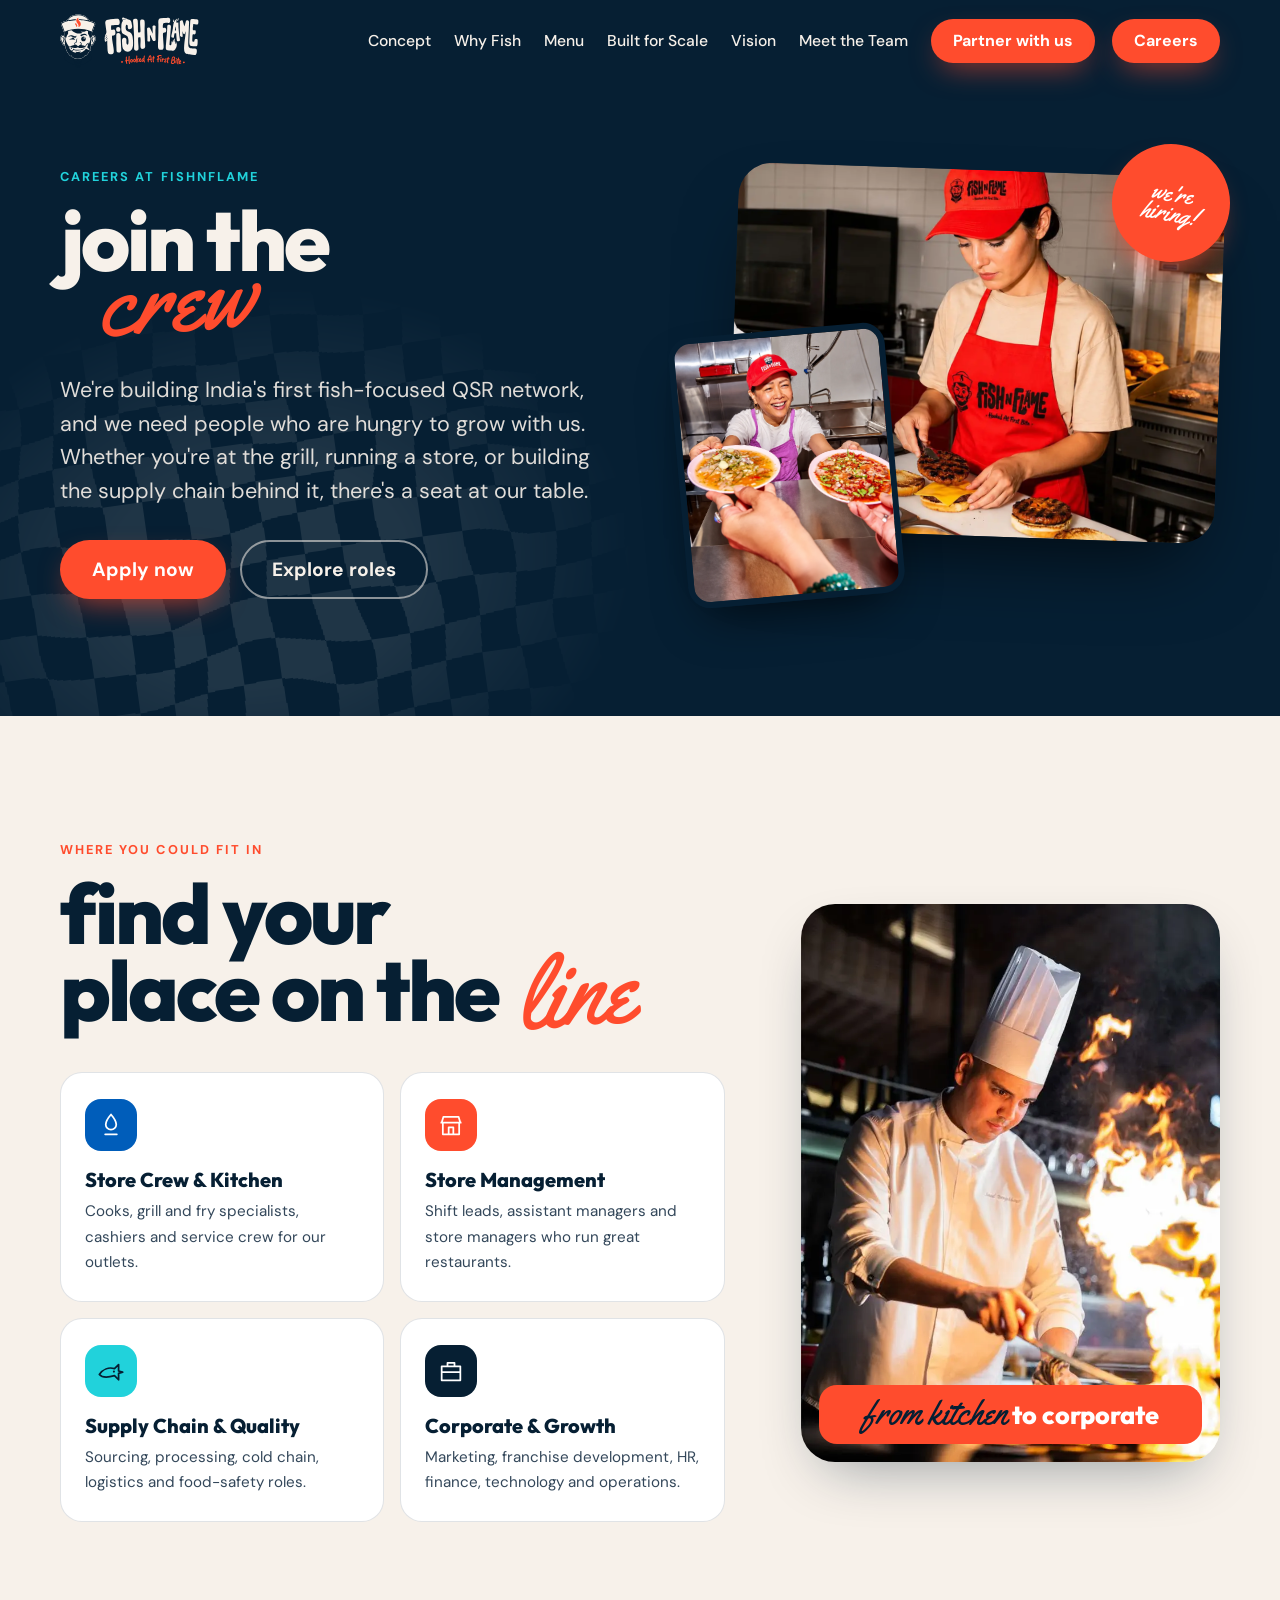
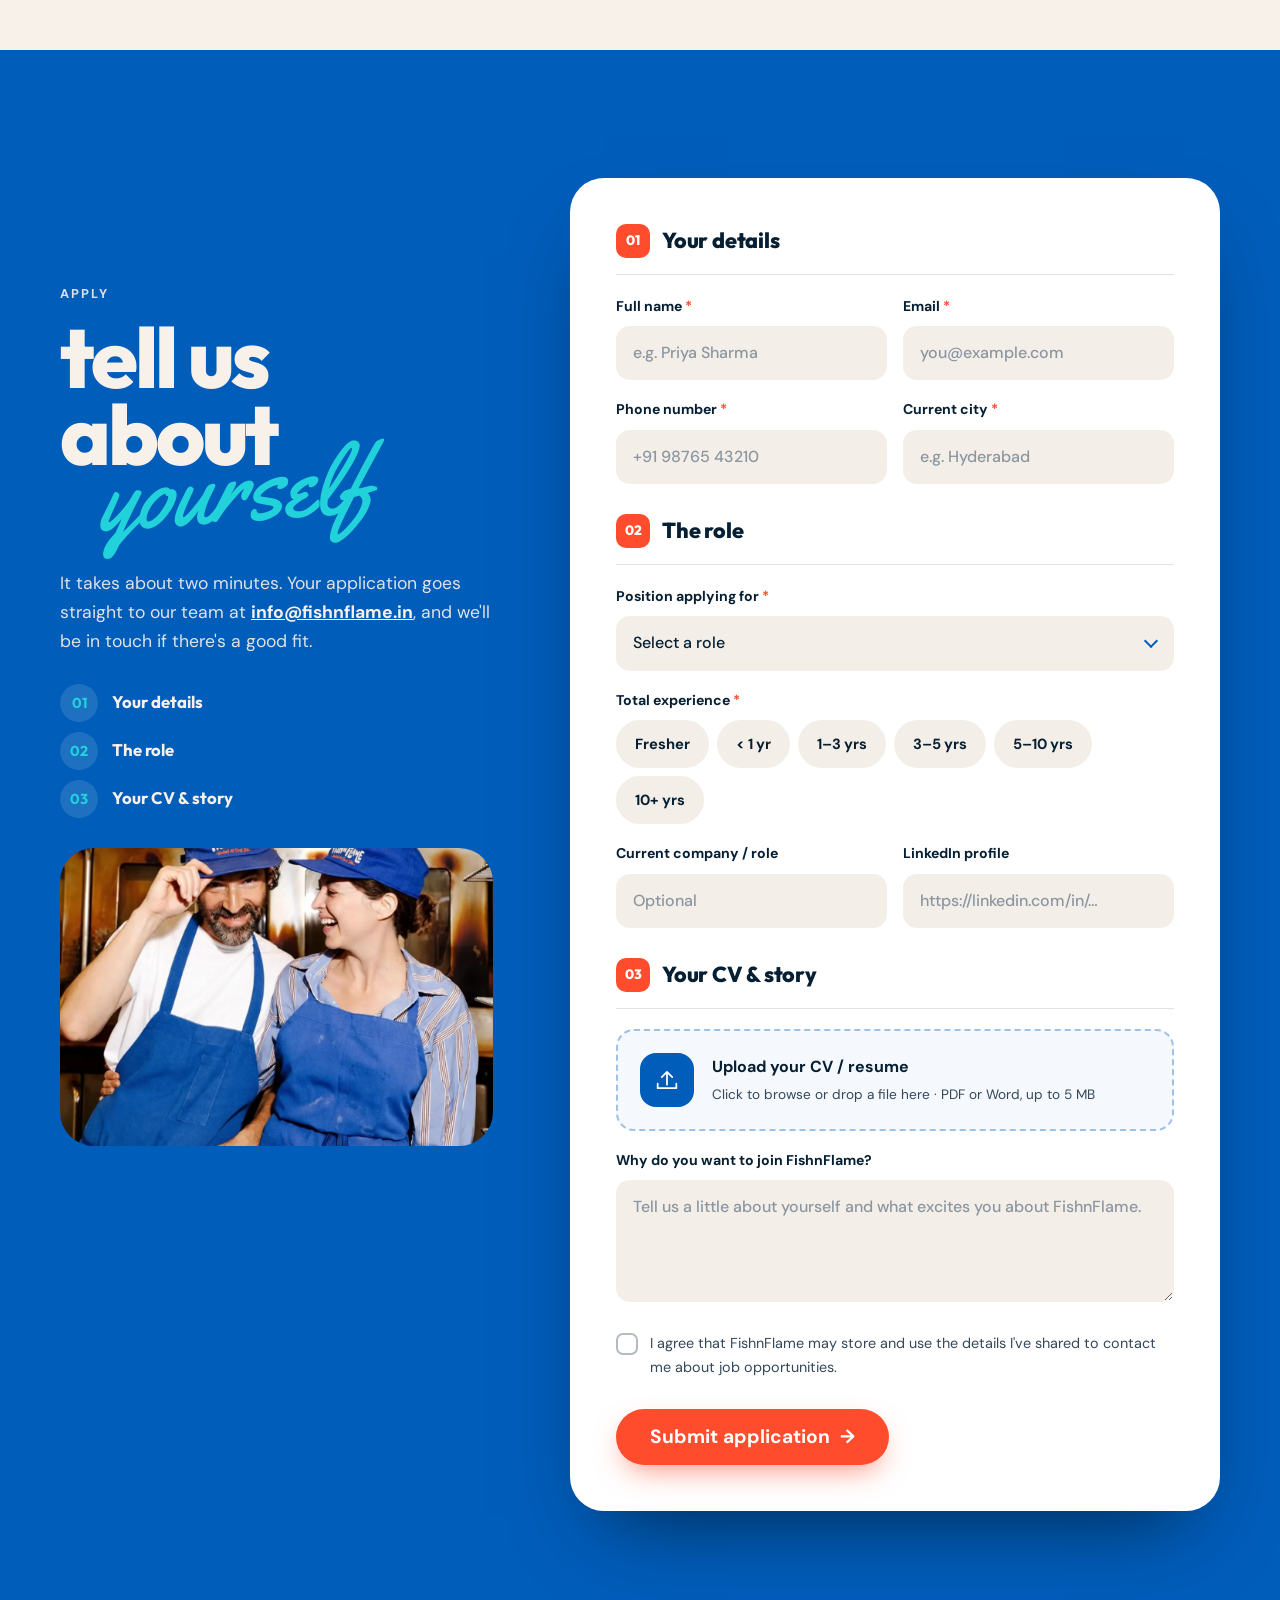
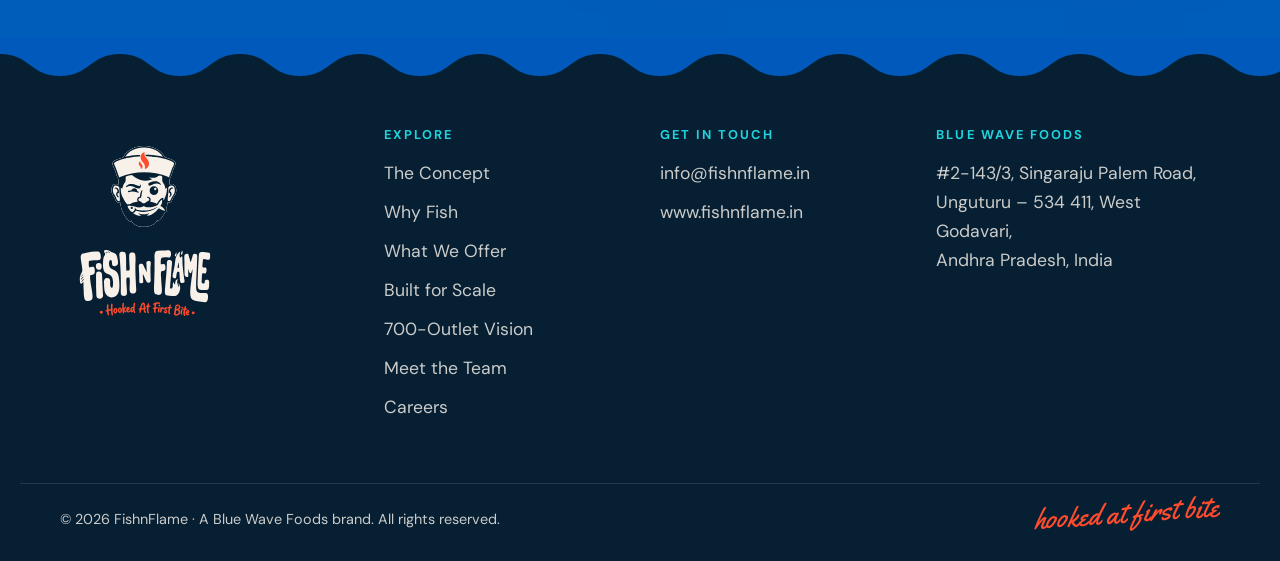
==== commit cabf0ef2: "Redesign Meet the Team and Careers page, modern form, filled Careers button, fix stale CSS caching C" ====
--- a/careers.html
+++ b/careers.html
@@ -18,13 +18,13 @@
   <link rel="preconnect" href="https://fonts.googleapis.com">
   <link rel="preconnect" href="https://fonts.gstatic.com" crossorigin>
   <link href="https://fonts.googleapis.com/css2?family=DM+Sans:opsz,wght@9..40,400;9..40,500;9..40,700&family=Outfit:wght@600;700;800&family=Yellowtail&display=swap" rel="stylesheet">
-  <link rel="stylesheet" href="/assets/css/styles.css">
+  <link rel="stylesheet" href="/assets/css/styles.css?v=20261021c">
 </head>
 <body class="page-careers">
   <a class="skip" href="#main">Skip to content</a>
 
   <!-- ============ NAV ============ -->
-  <header class="nav is-scrolled" id="nav">
+  <header class="nav" id="nav">
     <div class="container nav__inner">
       <a class="nav__brand" href="/" aria-label="FishnFlame home">
         <img src="/assets/logo/nav-mascot.svg" alt="" width="34" height="50" class="nav__mascot">
@@ -38,7 +38,7 @@
         <a href="/#vision">Vision</a>
         <a href="/#team">Meet the Team</a>
         <a href="/#contact" class="btn btn--flame btn--sm nav__cta">Partner with us</a>
-        <a href="/careers" class="btn btn--outline btn--sm nav__cta" aria-current="page">Careers</a>
+        <a href="/careers" class="btn btn--flame btn--sm nav__cta" aria-current="page">Careers</a>
       </nav>
       <button class="nav__toggle" id="navToggle" aria-label="Open menu" aria-expanded="false" aria-controls="navLinks">
         <span></span><span></span><span></span>
@@ -50,49 +50,82 @@
 
     <!-- ============ CAREERS HERO ============ -->
     <section class="careers-hero">
-      <div class="careers-hero__media"><img src="/assets/img/fnf-crew.webp" alt="" fetchpriority="high"></div>
-      <div class="container careers-hero__inner">
-        <p class="eyebrow eyebrow--teal">Careers at FishnFlame</p>
-        <h1 class="title title--light">
-          <span class="t-bold">join the</span>
-          <span class="t-script t-flame">crew</span>
-        </h1>
-        <p class="lead">We're building India's first fish-focused QSR network, and we need people who are hungry to grow with us. Whether you're at the grill, running a store, or building the supply chain behind it, there's a seat at our table.</p>
-        <a href="#apply" class="btn btn--flame">Apply now</a>
+      <div class="checker" aria-hidden="true"></div>
+      <div class="container careers-hero__grid">
+        <div class="careers-hero__copy">
+          <p class="eyebrow eyebrow--teal">Careers at FishnFlame</p>
+          <h1 class="title title--light">
+            <span class="t-bold">join the</span>
+            <span class="t-script t-flame">crew</span>
+          </h1>
+          <p class="lead">We're building India's first fish-focused QSR network, and we need people who are hungry to grow with us. Whether you're at the grill, running a store, or building the supply chain behind it, there's a seat at our table.</p>
+          <div class="careers-hero__ctas">
+            <a href="#apply" class="btn btn--flame">Apply now</a>
+            <a href="#roles" class="btn btn--ghost">Explore roles</a>
+          </div>
+        </div>
+        <div class="careers-hero__art">
+          <figure class="careers-hero__photo"><img src="/assets/img/fnf-crew.webp" alt="A FishnFlame crew member assembling burgers in a branded cap and apron" fetchpriority="high"></figure>
+          <figure class="careers-hero__mini"><img src="/assets/img/team-serve.webp" alt="" loading="lazy"></figure>
+          <div class="sticker sticker--flame careers-hero__sticker">we're<br>hiring!</div>
+        </div>
       </div>
     </section>
 
     <!-- ============ ROLES ============ -->
-    <section class="section section--shell">
-      <div class="container">
-        <div class="section-head reveal">
-          <p class="eyebrow">Where you could fit in</p>
-          <h2 class="title">
-            <span class="t-bold">find your</span>
-            <span class="t-bold">place on the <span class="t-script t-flame inline">line</span></span>
-          </h2>
-        </div>
-        <ul class="roles">
-          <li class="role reveal"><h3>Store Crew &amp; Kitchen</h3><p>Cooks, grill and fry specialists, cashiers and service crew for our outlets.</p></li>
-          <li class="role reveal"><h3>Store Management</h3><p>Shift leads, assistant managers and store managers who run great restaurants.</p></li>
-          <li class="role reveal"><h3>Supply Chain &amp; Quality</h3><p>Sourcing, processing, cold chain, logistics and food-safety roles.</p></li>
-          <li class="role reveal"><h3>Corporate &amp; Growth</h3><p>Marketing, franchise development, HR, finance, technology and operations.</p></li>
-        </ul>
+    <section class="section section--shell" id="roles">
+      <div class="container roles-grid">
+        <div class="roles-grid__main">
+          <div class="section-head reveal">
+            <p class="eyebrow">Where you could fit in</p>
+            <h2 class="title">
+              <span class="t-bold">find your</span>
+              <span class="t-bold">place on the <span class="t-script t-flame inline">line</span></span>
+            </h2>
+          </div>
+          <ul class="roles">
+            <li class="role reveal">
+              <span class="role__icon" aria-hidden="true"><svg viewBox="0 0 48 48"><path d="M24 6c6 7 9 12 9 17a9 9 0 0 1-18 0c0-5 3-10 9-17zM14 40h20" fill="none" stroke="currentColor" stroke-width="3" stroke-linecap="round" stroke-linejoin="round"/></svg></span>
+              <h3>Store Crew &amp; Kitchen</h3><p>Cooks, grill and fry specialists, cashiers and service crew for our outlets.</p>
+            </li>
+            <li class="role reveal">
+              <span class="role__icon" aria-hidden="true"><svg viewBox="0 0 48 48"><path d="M6 20h36M8 20l3-10h26l3 10M10 20v20h28V20M20 40V28h8v12" fill="none" stroke="currentColor" stroke-width="3" stroke-linejoin="round"/></svg></span>
+              <h3>Store Management</h3><p>Shift leads, assistant managers and store managers who run great restaurants.</p>
+            </li>
+            <li class="role reveal">
+              <span class="role__icon" aria-hidden="true"><svg viewBox="0 0 48 48"><path d="M4 30c6-9 16-13 26-10l7-7v11l7 2-7 2v11l-7-7C20 35 10 37 4 30z" fill="none" stroke="currentColor" stroke-width="3" stroke-linejoin="round"/><circle cx="29" cy="25" r="1.8" fill="currentColor"/></svg></span>
+              <h3>Supply Chain &amp; Quality</h3><p>Sourcing, processing, cold chain, logistics and food-safety roles.</p>
+            </li>
+            <li class="role reveal">
+              <span class="role__icon" aria-hidden="true"><svg viewBox="0 0 48 48"><path d="M8 16h32v24H8zM18 16v-6h12v6M8 26h32" fill="none" stroke="currentColor" stroke-width="3" stroke-linejoin="round"/></svg></span>
+              <h3>Corporate &amp; Growth</h3><p>Marketing, franchise development, HR, finance, technology and operations.</p>
+            </li>
+          </ul>
+        </div>
+        <figure class="roles-grid__img reveal">
+          <img src="/assets/img/chef-flame.webp" alt="A chef flambéing at the grill" loading="lazy">
+          <figcaption><span class="t-script">from kitchen</span> to corporate</figcaption>
+        </figure>
       </div>
     </section>
 
     <!-- ============ APPLICATION FORM ============ -->
     <section class="section apply" id="apply">
       <div class="container apply__grid">
-        <div class="apply__intro reveal">
+        <aside class="apply__intro reveal">
           <p class="eyebrow eyebrow--teal">Apply</p>
           <h2 class="title title--light">
             <span class="t-bold">tell us about</span>
             <span class="t-script t-teal">yourself</span>
           </h2>
-          <p>Fill in your details and attach your CV. Your application goes straight to our team at <a href="mailto:info@fishnflame.in">info@fishnflame.in</a>, and we'll be in touch if there's a good fit.</p>
+          <p>It takes about two minutes. Your application goes straight to our team at <a href="mailto:info@fishnflame.in">info@fishnflame.in</a>, and we'll be in touch if there's a good fit.</p>
+          <ol class="apply__steps">
+            <li><span>01</span>Your details</li>
+            <li><span>02</span>The role</li>
+            <li><span>03</span>Your CV &amp; story</li>
+          </ol>
           <figure class="apply__img"><img src="/assets/img/team-aprons.webp" alt="" loading="lazy"></figure>
-        </div>
+        </aside>
 
         <div class="apply__card reveal">
           <div class="form-success" id="formSuccess" hidden>
@@ -102,94 +135,99 @@
             <a href="/" class="btn btn--flame">Back to home</a>
           </div>
 
-          <form class="form" id="careersForm" action="https://formsubmit.co/info@fishnflame.in" method="POST" enctype="multipart/form-data">
+          <form class="form" id="careersForm" action="https://formsubmit.co/info@fishnflame.in" method="POST" enctype="multipart/form-data" novalidate>
             <input type="hidden" name="_subject" value="New job application · FishnFlame Careers">
             <input type="hidden" name="_template" value="table">
             <input type="hidden" name="_next" id="formNext" value="https://www.fishnflame.in/careers?sent=1#apply">
             <input type="text" name="_honey" class="form__hp" tabindex="-1" autocomplete="off" aria-hidden="true">
 
-            <div class="form__row">
+            <fieldset class="form__group">
+              <legend><span>01</span>Your details</legend>
+              <div class="form__row">
+                <div class="field">
+                  <label for="name">Full name <i>*</i></label>
+                  <input id="name" name="Full name" type="text" autocomplete="name" placeholder="e.g. Priya Sharma" required>
+                </div>
+                <div class="field">
+                  <label for="email">Email <i>*</i></label>
+                  <input id="email" name="email" type="email" autocomplete="email" placeholder="you@example.com" required>
+                </div>
+                <div class="field">
+                  <label for="phone">Phone number <i>*</i></label>
+                  <input id="phone" name="Phone" type="tel" autocomplete="tel" inputmode="tel" placeholder="+91 98765 43210" pattern="[0-9+()\-\s]{8,}" required>
+                </div>
+                <div class="field">
+                  <label for="city">Current city <i>*</i></label>
+                  <input id="city" name="City" type="text" autocomplete="address-level2" placeholder="e.g. Hyderabad" required>
+                </div>
+              </div>
+            </fieldset>
+
+            <fieldset class="form__group">
+              <legend><span>02</span>The role</legend>
+              <div class="form__row">
+                <div class="field field--full">
+                  <label for="role">Position applying for <i>*</i></label>
+                  <div class="select">
+                    <select id="role" name="Position" required>
+                      <option value="" disabled selected>Select a role</option>
+                      <option>Store Crew / Service</option>
+                      <option>Kitchen / Cook</option>
+                      <option>Shift Lead / Assistant Manager</option>
+                      <option>Store Manager</option>
+                      <option>Supply Chain &amp; Procurement</option>
+                      <option>Quality &amp; Food Safety</option>
+                      <option>Marketing</option>
+                      <option>Franchise Development</option>
+                      <option>HR / Finance / Admin</option>
+                      <option>Technology</option>
+                      <option>Other</option>
+                    </select>
+                  </div>
+                </div>
+                <div class="field field--full" role="radiogroup" aria-labelledby="expLabel">
+                  <span class="field__label" id="expLabel">Total experience <i>*</i></span>
+                  <div class="pills">
+                    <label class="pill"><input type="radio" name="Experience" value="Fresher" required><span>Fresher</span></label>
+                    <label class="pill"><input type="radio" name="Experience" value="Under 1 year"><span>&lt; 1 yr</span></label>
+                    <label class="pill"><input type="radio" name="Experience" value="1-3 years"><span>1–3 yrs</span></label>
+                    <label class="pill"><input type="radio" name="Experience" value="3-5 years"><span>3–5 yrs</span></label>
+                    <label class="pill"><input type="radio" name="Experience" value="5-10 years"><span>5–10 yrs</span></label>
+                    <label class="pill"><input type="radio" name="Experience" value="10+ years"><span>10+ yrs</span></label>
+                  </div>
+                </div>
+                <div class="field">
+                  <label for="company">Current company / role</label>
+                  <input id="company" name="Current company or role" type="text" autocomplete="organization" placeholder="Optional">
+                </div>
+                <div class="field">
+                  <label for="linkedin">LinkedIn profile</label>
+                  <input id="linkedin" name="LinkedIn" type="url" placeholder="https://linkedin.com/in/…">
+                </div>
+              </div>
+            </fieldset>
+
+            <fieldset class="form__group">
+              <legend><span>03</span>Your CV &amp; story</legend>
+              <label class="drop" for="cv">
+                <input id="cv" name="attachment" type="file" accept=".pdf,.doc,.docx,application/pdf,application/msword,application/vnd.openxmlformats-officedocument.wordprocessingml.document">
+                <span class="drop__icon" aria-hidden="true"><svg viewBox="0 0 48 48"><path d="M24 32V10M15 19l9-9 9 9M8 30v8h32v-8" fill="none" stroke="currentColor" stroke-width="3" stroke-linecap="round" stroke-linejoin="round"/></svg></span>
+                <span class="drop__text"><strong id="cvName">Upload your CV / resume</strong><small>Click to browse or drop a file here · PDF or Word, up to 5 MB</small></span>
+              </label>
               <div class="field">
-                <label for="name">Full name <span aria-hidden="true">*</span></label>
-                <input id="name" name="Full name" type="text" autocomplete="name" required>
+                <label for="message">Why do you want to join FishnFlame?</label>
+                <textarea id="message" name="Message" rows="4" placeholder="Tell us a little about yourself and what excites you about FishnFlame."></textarea>
               </div>
-              <div class="field">
-                <label for="email">Email <span aria-hidden="true">*</span></label>
-                <input id="email" name="email" type="email" autocomplete="email" required>
-              </div>
-            </div>
-
-            <div class="form__row">
-              <div class="field">
-                <label for="phone">Phone number <span aria-hidden="true">*</span></label>
-                <input id="phone" name="Phone" type="tel" autocomplete="tel" inputmode="tel" pattern="[0-9+()\-\s]{8,}" required>
-              </div>
-              <div class="field">
-                <label for="city">Current city <span aria-hidden="true">*</span></label>
-                <input id="city" name="City" type="text" autocomplete="address-level2" required>
-              </div>
-            </div>
-
-            <div class="form__row">
-              <div class="field">
-                <label for="role">Position applying for <span aria-hidden="true">*</span></label>
-                <select id="role" name="Position" required>
-                  <option value="" disabled selected>Select a role</option>
-                  <option>Store Crew / Service</option>
-                  <option>Kitchen / Cook</option>
-                  <option>Shift Lead / Assistant Manager</option>
-                  <option>Store Manager</option>
-                  <option>Supply Chain &amp; Procurement</option>
-                  <option>Quality &amp; Food Safety</option>
-                  <option>Marketing</option>
-                  <option>Franchise Development</option>
-                  <option>HR / Finance / Admin</option>
-                  <option>Technology</option>
-                  <option>Other</option>
-                </select>
-              </div>
-              <div class="field">
-                <label for="experience">Total experience <span aria-hidden="true">*</span></label>
-                <select id="experience" name="Experience" required>
-                  <option value="" disabled selected>Select</option>
-                  <option>Fresher</option>
-                  <option>Less than 1 year</option>
-                  <option>1–3 years</option>
-                  <option>3–5 years</option>
-                  <option>5–10 years</option>
-                  <option>10+ years</option>
-                </select>
-              </div>
-            </div>
-
-            <div class="form__row">
-              <div class="field">
-                <label for="company">Current company / role</label>
-                <input id="company" name="Current company or role" type="text" autocomplete="organization">
-              </div>
-              <div class="field">
-                <label for="linkedin">LinkedIn profile</label>
-                <input id="linkedin" name="LinkedIn" type="url" placeholder="https://linkedin.com/in/…">
-              </div>
-            </div>
-
-            <div class="field">
-              <label for="cv">Upload CV / resume <span class="field__hint">PDF or Word, up to 5 MB</span></label>
-              <input id="cv" name="attachment" type="file" accept=".pdf,.doc,.docx,application/pdf,application/msword,application/vnd.openxmlformats-officedocument.wordprocessingml.document">
-            </div>
-
-            <div class="field">
-              <label for="message">Why do you want to join FishnFlame?</label>
-              <textarea id="message" name="Message" rows="5"></textarea>
-            </div>
+            </fieldset>
 
             <label class="check">
               <input type="checkbox" name="Consent" value="Yes" required>
+              <span class="check__box" aria-hidden="true"></span>
               <span>I agree that FishnFlame may store and use the details I've shared to contact me about job opportunities.</span>
             </label>
 
             <p class="form__error" id="formError" role="alert" hidden></p>
-            <button type="submit" class="btn btn--flame form__submit">Submit application</button>
+            <button type="submit" class="btn btn--flame form__submit">Submit application <span aria-hidden="true">→</span></button>
           </form>
         </div>
       </div>
@@ -233,6 +271,9 @@
     </div>
   </footer>
 
-  <script src="/assets/js/main.js" defer></script>
+  <svg width="0" height="0" style="position:absolute" aria-hidden="true" focusable="false">
+    <filter id="wavy"><feTurbulence type="fractalNoise" baseFrequency="0.006" numOctaves="2" seed="4"/><feDisplacementMap in="SourceGraphic" scale="46"/></filter>
+  </svg>
+  <script src="/assets/js/main.js?v=20261021c" defer></script>
 </body>
 </html>
--- a/assets/css/styles.css
+++ b/assets/css/styles.css
@@ -116,8 +116,6 @@
 .btn--ghost { border-color: rgba(247, 241, 234, .55); color: var(--shell); }
 .btn--ghost:hover { background: var(--shell); color: var(--bay); }
 .btn--sm { font-size: 1rem; padding: 12px 20px; }
-.btn--outline { border-color: var(--shell); color: var(--shell); }
-.btn--outline:hover { background: var(--shell); color: var(--bay); }
 
 /* ---------- Navigation ---------- */
 .nav {
@@ -429,22 +427,71 @@
 .vision__photos img { width: 100%; height: 100%; object-fit: cover; }
 
 /* ---------- Meet the team ---------- */
-.people { display: grid; grid-template-columns: repeat(2, minmax(0, 1fr)); gap: 24px; max-width: 1100px; margin-inline: auto; }
-.person {
-  display: grid; grid-template-columns: minmax(180px, 38%) 1fr; gap: 26px; align-items: start;
-  padding: 22px; border-radius: var(--radius-lg); background: #fff; border: 1.5px solid var(--line);
-  box-shadow: 0 20px 50px -35px rgba(6,31,51,.5);
-}
-.person__photo { position: relative; aspect-ratio: 4 / 5; border-radius: var(--radius); overflow: hidden; background: var(--harbor); }
-.person__photo img { width: 100%; height: 100%; object-fit: cover; object-position: 50% 20%; }
-.person__photo::after { content: ""; position: absolute; left: 0; right: 0; bottom: 0; height: 6px; background: var(--flame); }
-.person__body { padding-top: 6px; }
-.person h3 { font: 800 clamp(1.5rem, 1.2rem + .8vw, 1.9rem)/1.05 var(--f-display); margin-bottom: 14px; letter-spacing: -.02em; }
-.person__role { font-weight: 700; color: var(--flame); font-size: .8rem; letter-spacing: .14em; text-transform: uppercase; margin-bottom: 8px; }
-.person__tags { display: flex; flex-wrap: wrap; gap: 6px; margin-bottom: 14px; }
-.person__tags li { font-size: .78rem; font-weight: 700; color: var(--harbor); background: rgba(0,93,186,.08); border-radius: 999px; padding: 6px 11px; }
-.person__body p:not(.person__role) { color: var(--ink-soft); font-size: .96rem; line-height: 1.6; }
-.person__body p:last-child { margin-bottom: 0; }
+.team { overflow: hidden; }
+.leaders { display: grid; gap: clamp(70px, 10vw, 130px); margin-top: clamp(10px, 3vw, 30px); }
+.leader { display: grid; grid-template-columns: minmax(0, 5fr) minmax(0, 7fr); gap: clamp(40px, 7vw, 100px); align-items: center; }
+.leader--flip { grid-template-columns: minmax(0, 7fr) minmax(0, 5fr); }
+.leader--flip .leader__media { order: 2; }
+.leader__media { position: relative; max-width: 460px; width: 100%; justify-self: center; }
+.leader__blob {
+  position: absolute; inset: 8% -9% -7% 9%; z-index: 0;
+  background: var(--harbor);
+  border-radius: 58% 42% 46% 54% / 44% 52% 48% 56%;
+  transform: rotate(-6deg);
+}
+.leader__blob::after {
+  content: ""; position: absolute; inset: 0; border-radius: inherit; opacity: .18;
+  background: repeating-conic-gradient(var(--shell) 0 25%, transparent 0 50%) 0 0 / 46px 46px;
+}
+.leader--flip .leader__blob { inset: 8% 9% -7% -9%; background: var(--bay); transform: rotate(6deg); border-radius: 44% 56% 52% 48% / 56% 44% 56% 44%; }
+.leader__photo {
+  position: relative; z-index: 1; aspect-ratio: 4 / 5; border-radius: 34px; overflow: hidden;
+  box-shadow: 0 34px 70px -34px rgba(6,31,51,.65);
+  border: 6px solid #fff;
+}
+.leader__photo img { width: 100%; height: 100%; object-fit: cover; object-position: 50% 18%; }
+.leader__stat {
+  position: absolute; z-index: 2; right: -18px; bottom: 34px;
+  width: 132px; height: 132px; border-radius: 50%;
+  background: var(--flame); color: #fff;
+  display: grid; place-content: center; text-align: center; gap: 4px;
+  transform: rotate(-8deg);
+  box-shadow: 0 18px 34px -14px rgba(255,76,45,.75);
+}
+.leader__stat strong { font: 800 2.6rem/1 var(--f-display); letter-spacing: -.04em; }
+.leader__stat span { font: 700 .72rem/1.2 var(--f-body); letter-spacing: .04em; text-transform: uppercase; max-width: 11ch; margin-inline: auto; }
+.leader--flip .leader__stat { right: auto; left: -18px; background: var(--teal); color: var(--bay); transform: rotate(8deg); box-shadow: 0 18px 34px -14px rgba(33,210,219,.7); }
+.leader__body .eyebrow { margin-bottom: 12px; }
+.leader__name {
+  font: 800 clamp(2.3rem, 1.5rem + 2.8vw, 3.8rem)/.95 var(--f-display);
+  letter-spacing: -.035em; margin-bottom: 18px;
+}
+.leader__intro {
+  font: 700 clamp(1.08rem, 1rem + .35vw, 1.28rem)/1.45 var(--f-display);
+  color: var(--harbor);
+  padding-left: 18px; border-left: 4px solid var(--flame);
+  margin-bottom: 22px;
+}
+.leader__body > p:not(.eyebrow):not(.leader__intro) { color: var(--ink-soft); max-width: 62ch; }
+.leader__tags { margin-top: 26px; padding-top: 22px; border-top: 1.5px dashed rgba(6,31,51,.18); }
+.leader__tags-label { display: block; font: 700 .75rem/1 var(--f-body); letter-spacing: .16em; text-transform: uppercase; color: var(--ink-soft); margin-bottom: 12px; }
+.leader__tags ul { display: flex; flex-wrap: wrap; gap: 8px; }
+.leader__tags li { font-weight: 700; font-size: .88rem; padding: 9px 15px; border-radius: 999px; background: #fff; border: 1.5px solid var(--line); }
+.leader__tags li::before { content: ""; display: inline-block; width: 7px; height: 7px; border-radius: 50%; background: var(--flame); margin-right: 8px; vertical-align: 1px; }
+
+@media (max-width: 900px) {
+  .leader, .leader--flip { grid-template-columns: 1fr; gap: 48px; }
+  .leader--flip .leader__media { order: 0; }
+  .leader__media { max-width: 400px; }
+}
+@media (max-width: 640px) {
+  .leader__media { max-width: 300px; }
+  .leader__stat { width: 108px; height: 108px; right: -10px; bottom: 22px; }
+  .leader--flip .leader__stat { left: -10px; }
+  .leader__stat strong { font-size: 2.1rem; }
+  .leader__stat span { font-size: .62rem; }
+}
+
 .crew-strip { display: grid; grid-template-columns: repeat(4, 1fr); gap: 14px; margin-top: clamp(40px, 6vw, 70px); }
 .crew-strip img { width: 100%; aspect-ratio: 3/4; object-fit: cover; border-radius: var(--radius); }
 .crew-strip img:nth-child(even) { transform: translateY(26px); }
@@ -483,49 +530,160 @@
 .footer__sign { font-size: 1.8rem; color: var(--flame); transform: rotate(-4deg); padding: 0; margin: 0; }
 
 /* ---------- Careers page ---------- */
-.careers-hero { position: relative; isolation: isolate; overflow: hidden; background: var(--bay); color: var(--shell); padding: clamp(150px, 18vw, 220px) 0 clamp(80px, 10vw, 130px); }
-.careers-hero__media { position: absolute; inset: 0; z-index: -1; }
-.careers-hero__media img { width: 100%; height: 100%; object-fit: cover; object-position: 60% 30%; }
-.careers-hero__media::after { content: ""; position: absolute; inset: 0; background: linear-gradient(90deg, rgba(6,31,51,.95) 0%, rgba(6,31,51,.8) 45%, rgba(6,31,51,.25) 100%); }
-.careers-hero__inner { max-width: var(--container); }
-.careers-hero .lead { color: rgba(247,241,234,.9); max-width: 56ch; margin-bottom: 30px; }
-.roles { display: grid; grid-template-columns: repeat(4, 1fr); gap: 16px; }
-.role { padding: 28px 24px; border-radius: var(--radius); background: #fff; border: 1.5px solid var(--line); border-top: 6px solid var(--flame); }
-.role h3 { font: 800 1.3rem/1.1 var(--f-display); margin-bottom: 10px; }
-.role p { margin: 0; color: var(--ink-soft); font-size: .96rem; }
-.apply { background: var(--harbor); color: var(--shell); }
-.apply__grid { display: grid; grid-template-columns: .85fr 1.15fr; gap: clamp(36px, 6vw, 80px); align-items: start; }
+.careers-hero {
+  position: relative; isolation: isolate; overflow: hidden;
+  background: var(--bay); color: var(--shell);
+  padding: clamp(130px, 14vw, 170px) 0 clamp(70px, 9vw, 120px);
+}
+.careers-hero .checker { inset: auto auto -20% -10%; width: 60%; height: 80%; opacity: .1; }
+.careers-hero__grid { display: grid; grid-template-columns: 1fr 1fr; gap: clamp(40px, 6vw, 90px); align-items: center; }
+.careers-hero .lead { color: rgba(247,241,234,.9); max-width: 50ch; margin-bottom: 32px; }
+.careers-hero__ctas { display: flex; flex-wrap: wrap; gap: 14px; }
+.careers-hero__art { position: relative; padding: 0 0 12% 10%; }
+.careers-hero__photo {
+  aspect-ratio: 4 / 3; border-radius: var(--radius-lg); overflow: hidden;
+  box-shadow: 0 40px 80px -30px rgba(0,0,0,.7);
+  transform: rotate(2deg);
+}
+.careers-hero__photo img { width: 100%; height: 100%; object-fit: cover; object-position: 50% 30%; }
+.careers-hero__mini {
+  position: absolute; left: 0; bottom: 0; width: 40%; aspect-ratio: 4 / 5;
+  border-radius: var(--radius); overflow: hidden; border: 6px solid var(--bay);
+  box-shadow: 0 24px 50px -20px rgba(0,0,0,.7); transform: rotate(-5deg);
+}
+.careers-hero__mini img { width: 100%; height: 100%; object-fit: cover; }
+.careers-hero__sticker { left: auto; right: -10px; top: -26px; bottom: auto; width: 118px; height: 118px; font-size: 1.5rem; transform: rotate(10deg); }
+
+.roles-grid { display: grid; grid-template-columns: 1.35fr .85fr; gap: clamp(36px, 6vw, 80px); align-items: center; }
+.roles-grid .section-head { margin-bottom: 36px; }
+.roles { display: grid; grid-template-columns: 1fr 1fr; gap: 16px; }
+.role {
+  padding: 26px 24px; border-radius: var(--radius); background: #fff; border: 1.5px solid var(--line);
+  transition: transform .3s ease, box-shadow .3s ease;
+}
+.role:hover { transform: translateY(-5px); box-shadow: 0 24px 40px -28px rgba(6,31,51,.5); }
+.role__icon { width: 52px; height: 52px; border-radius: 16px; display: grid; place-items: center; background: var(--harbor); color: #fff; margin-bottom: 18px; }
+.role:nth-child(2) .role__icon { background: var(--flame); }
+.role:nth-child(3) .role__icon { background: var(--teal); color: var(--bay); }
+.role:nth-child(4) .role__icon { background: var(--bay); }
+.role__icon svg { width: 28px; height: 28px; }
+.role h3 { font: 800 1.25rem/1.1 var(--f-display); margin-bottom: 8px; }
+.role p { margin: 0; color: var(--ink-soft); font-size: .95rem; }
+.roles-grid__img { position: relative; border-radius: var(--radius-lg); overflow: hidden; aspect-ratio: 3 / 4; box-shadow: var(--shadow); }
+.roles-grid__img img { width: 100%; height: 100%; object-fit: cover; }
+.roles-grid__img figcaption {
+  position: absolute; left: 18px; right: 18px; bottom: 18px;
+  padding: 14px 18px; border-radius: 18px;
+  background: var(--flame); color: #fff;
+  font: 800 clamp(1.3rem, 1.1rem + .6vw, 1.7rem)/1.1 var(--f-display); text-align: center;
+}
+.roles-grid__img figcaption .t-script { display: inline; font-size: 1.35em; padding: 0; margin: 0; transform: none; color: var(--bay); }
+
+.apply { background: var(--harbor); color: var(--shell); overflow: hidden; }
+.apply__grid { display: grid; grid-template-columns: .8fr 1.2fr; gap: clamp(36px, 6vw, 80px); align-items: start; }
+.apply__intro { position: sticky; top: 110px; }
 .apply__intro p { color: rgba(247,241,234,.9); }
 .apply__intro a { color: var(--shell); font-weight: 700; }
-.apply__img { margin-top: 30px; border-radius: var(--radius-lg); overflow: hidden; aspect-ratio: 4/3; }
+.apply__steps { display: grid; gap: 10px; margin: 28px 0 30px; }
+.apply__steps li { display: flex; align-items: center; gap: 14px; font: 700 1.05rem/1 var(--f-display); }
+.apply__steps span { width: 38px; height: 38px; border-radius: 50%; display: grid; place-items: center; background: rgba(247,241,234,.12); color: var(--teal); font-size: .9rem; }
+.apply__img { border-radius: var(--radius-lg); overflow: hidden; aspect-ratio: 16 / 11; }
 .apply__img img { width: 100%; height: 100%; object-fit: cover; object-position: 50% 25%; }
-.apply__card { background: var(--shell); color: var(--ink); border-radius: var(--radius-lg); padding: clamp(22px, 4vw, 44px); box-shadow: 0 30px 70px -30px rgba(0,0,0,.55); }
-.form { display: grid; gap: 18px; }
-.form__row { display: grid; grid-template-columns: 1fr 1fr; gap: 18px; }
-.field { display: grid; gap: 7px; }
-.field label { font-weight: 700; font-size: .92rem; }
-.field label span[aria-hidden] { color: var(--flame); }
-.field__hint { font-weight: 500; color: var(--ink-soft); font-size: .82rem; margin-left: 6px; }
-.field input, .field select, .field textarea {
+
+.apply__card { background: #fff; color: var(--ink); border-radius: var(--radius-lg); padding: clamp(22px, 4vw, 46px); box-shadow: 0 40px 80px -36px rgba(0,0,0,.6); }
+.form { display: grid; gap: 30px; }
+.form__group { border: 0; margin: 0; padding: 0; min-width: 0; }
+.form__group legend {
+  display: flex; align-items: center; gap: 12px; width: 100%; padding: 0 0 16px; margin-bottom: 20px;
+  font: 800 1.35rem/1 var(--f-display); letter-spacing: -.01em;
+  border-bottom: 1.5px solid var(--line);
+}
+.form__group legend span { width: 34px; height: 34px; border-radius: 10px; display: grid; place-items: center; background: var(--flame); color: #fff; font-size: .85rem; }
+.form__row { display: grid; grid-template-columns: 1fr 1fr; gap: 18px 16px; }
+.field { display: grid; gap: 8px; align-content: start; }
+.field--full { grid-column: 1 / -1; }
+.field > label, .field__label { font-weight: 700; font-size: .88rem; color: var(--ink); }
+.field i { font-style: normal; color: var(--flame); }
+.field input, .select select, .field textarea {
   font: 500 1rem/1.4 var(--f-body); color: var(--ink); width: 100%;
-  padding: 13px 15px; border-radius: 14px; border: 1.5px solid rgba(6,31,51,.18); background: #fff;
-  transition: border-color .2s ease, box-shadow .2s ease;
-}
+  padding: 15px 16px; border-radius: 14px;
+  border: 1.5px solid transparent; background: #f3eee7;
+  transition: border-color .2s ease, box-shadow .2s ease, background-color .2s ease;
+}
+.field input::placeholder, .field textarea::placeholder { color: #8b96a1; }
+.field input:hover, .select select:hover, .field textarea:hover { background: #efe8df; }
+.field input:focus, .select select:focus, .field textarea:focus { outline: none; background: #fff; border-color: var(--harbor); box-shadow: 0 0 0 4px rgba(0,93,186,.14); }
 .field textarea { resize: vertical; min-height: 120px; }
-.field input[type="file"] { padding: 10px; background: rgba(0,93,186,.05); border-style: dashed; cursor: pointer; }
-.field input:focus, .field select:focus, .field textarea:focus { outline: none; border-color: var(--harbor); box-shadow: 0 0 0 4px rgba(0,93,186,.15); }
-.field input:user-invalid, .field select:user-invalid { border-color: var(--chilli); }
-.check { display: flex; gap: 10px; align-items: flex-start; font-size: .9rem; color: var(--ink-soft); cursor: pointer; }
-.check input { width: 18px; height: 18px; margin-top: 2px; accent-color: var(--flame); flex: none; }
+.select { position: relative; }
+.select select { appearance: none; -webkit-appearance: none; padding-right: 46px; cursor: pointer; }
+.select::after {
+  content: ""; position: absolute; right: 18px; top: 50%; width: 10px; height: 10px; margin-top: -7px;
+  border-right: 2.5px solid var(--harbor); border-bottom: 2.5px solid var(--harbor); transform: rotate(45deg); pointer-events: none;
+}
+.pills { display: flex; flex-wrap: wrap; gap: 8px; }
+.pill { position: relative; cursor: pointer; }
+.pill input { position: absolute; opacity: 0; inset: 0; cursor: pointer; }
+.pill span {
+  display: block; padding: 11px 18px; border-radius: 999px; font-weight: 700; font-size: .92rem;
+  background: #f3eee7; border: 1.5px solid transparent; transition: all .2s ease;
+}
+.pill:hover span { background: #efe8df; }
+.pill input:checked + span { background: var(--harbor); color: #fff; }
+.pill input:focus-visible + span { outline: 3px solid var(--teal); outline-offset: 2px; }
+.drop {
+  display: flex; align-items: center; gap: 18px; margin-bottom: 18px;
+  padding: 22px; border-radius: 18px; cursor: pointer;
+  border: 2px dashed rgba(0,93,186,.35); background: rgba(0,93,186,.04);
+  transition: border-color .2s ease, background-color .2s ease;
+  position: relative;
+}
+.drop:hover, .drop.is-over { border-color: var(--harbor); background: rgba(0,93,186,.08); }
+.drop.has-file { border-style: solid; border-color: var(--harbor); }
+.drop input { position: absolute; width: 1px; height: 1px; opacity: 0; }
+.drop:focus-within { outline: 3px solid var(--teal); outline-offset: 3px; }
+.drop__icon { width: 54px; height: 54px; flex: none; border-radius: 16px; display: grid; place-items: center; background: var(--harbor); color: #fff; }
+.drop__icon svg { width: 28px; height: 28px; }
+.drop__text { display: grid; gap: 4px; min-width: 0; }
+.drop__text strong { font-size: 1rem; overflow: hidden; text-overflow: ellipsis; white-space: nowrap; }
+.drop__text small { color: var(--ink-soft); font-size: .85rem; }
+.check { display: flex; gap: 12px; align-items: flex-start; font-size: .9rem; color: var(--ink-soft); cursor: pointer; position: relative; }
+.check input { position: absolute; opacity: 0; width: 22px; height: 22px; margin: 0; }
+.check__box { width: 22px; height: 22px; flex: none; border-radius: 7px; border: 2px solid rgba(6,31,51,.3); background: #fff; display: grid; place-items: center; transition: all .2s ease; margin-top: 1px; }
+.check input:checked + .check__box { background: var(--flame); border-color: var(--flame); }
+.check input:checked + .check__box::after { content: ""; width: 6px; height: 11px; border-right: 2.5px solid #fff; border-bottom: 2.5px solid #fff; transform: rotate(45deg) translate(-1px, -1px); }
+.check input:focus-visible + .check__box { outline: 3px solid var(--teal); outline-offset: 2px; }
+.was-validated .field input:invalid, .was-validated .select select:invalid { border-color: var(--chilli); background: #fff5f4; }
+.was-validated .pills:has(input:invalid) span { border-color: rgba(214,22,22,.5); }
+.was-validated .check input:invalid + .check__box { border-color: var(--chilli); }
 .form__hp { position: absolute; left: -9999px; width: 1px; height: 1px; opacity: 0; }
-.form__error { margin: 0; padding: 12px 14px; border-radius: 12px; background: rgba(214,22,22,.08); color: var(--chilli); font-weight: 700; font-size: .92rem; }
-.form__submit { justify-self: start; border: 0; cursor: pointer; }
+.form__error { margin: 0; padding: 14px 16px; border-radius: 14px; background: #fff1ef; color: var(--chilli); font-weight: 700; font-size: .92rem; }
+.form__submit { justify-self: start; border: 0; cursor: pointer; padding-inline: 34px; }
 .form__submit:disabled { opacity: .7; cursor: progress; transform: none; }
-.form-success { text-align: center; display: grid; justify-items: center; gap: 12px; padding: 20px 0; }
-.form-success h3 { font: 800 1.9rem/1.1 var(--f-display); }
+.form-success { text-align: center; display: grid; justify-items: center; gap: 12px; padding: 30px 0; }
+.form-success h3 { font: 800 2rem/1.1 var(--f-display); }
 .form-success p { color: var(--ink-soft); max-width: 40ch; }
 .form-success img { width: 90px; height: auto; }
 .form-success[hidden], .form[hidden] { display: none; }
+
+@media (max-width: 1100px) {
+  .roles-grid { grid-template-columns: 1fr; }
+  .roles-grid__img { aspect-ratio: 16 / 9; }
+}
+@media (max-width: 900px) {
+  .careers-hero__grid, .apply__grid { grid-template-columns: 1fr; }
+  .careers-hero__art { max-width: 560px; }
+  .apply__intro { position: static; }
+  .apply__img { display: none; }
+}
+@media (max-width: 640px) {
+  .careers-hero__ctas .btn { flex: 1 1 100%; }
+  .careers-hero__sticker { width: 92px; height: 92px; font-size: 1.15rem; right: 0; top: -18px; }
+  .roles, .form__row { grid-template-columns: 1fr; }
+  .roles-grid__img { aspect-ratio: 4 / 3; }
+  .apply__card { padding: 22px 18px; }
+  .drop { padding: 16px; gap: 14px; }
+  .form__submit { justify-self: stretch; }
+}
 
 /* ---------- Reveal on scroll ---------- */
 .js .reveal { opacity: 0; transform: translateY(34px); transition: opacity .9s cubic-bezier(.2,.7,.2,1), transform .9s cubic-bezier(.2,.7,.2,1); transition-delay: var(--d, 0s); }
@@ -535,9 +693,6 @@
    Responsive
    ========================================================== */
 @media (max-width: 1100px) {
-  .roles { grid-template-columns: repeat(2, 1fr); }
-  .person { grid-template-columns: 1fr; }
-  .person__photo { aspect-ratio: 1 / 1; }
   .benefits { grid-template-columns: repeat(2, 1fr); }
   .formats { grid-template-columns: repeat(3, 1fr); }
   .flow { grid-template-columns: repeat(3, 1fr); row-gap: 18px; }
@@ -546,15 +701,11 @@
 }
 
 @media (max-width: 900px) {
-  .concept__grid, .pillars__grid, .scale__grid, .vision__grid, .apply__grid { grid-template-columns: 1fr; }
-  .person { grid-template-columns: minmax(160px, 36%) 1fr; }
-  .person__photo { aspect-ratio: 4 / 5; }
-  .apply__img { display: none; }
+  .concept__grid, .pillars__grid, .scale__grid, .vision__grid { grid-template-columns: 1fr; }
   .concept__art { max-width: 560px; width: 100%; margin-inline: auto; }
   .pillars__head { position: static; }
   .pillars__img { aspect-ratio: 16/10; }
   .bento { grid-template-columns: repeat(2, 1fr); grid-auto-rows: 210px; }
-  .people { grid-template-columns: 1fr; max-width: 640px; }
   .purpose { min-height: 0; padding-top: 0; flex-direction: column; align-items: stretch; }
   .purpose__media { position: relative; height: 62vw; max-height: 480px; }
   .purpose__media::after { background: linear-gradient(0deg, #f36a1f 0%, rgba(243,106,31,0) 45%); }
@@ -576,9 +727,6 @@
   .nav__wordmark { height: 40px; }
   .sticker { width: 96px; height: 96px; font-size: 1.25rem; left: -6px; }
   .benefits { grid-template-columns: 1fr; }
-  .roles, .form__row { grid-template-columns: 1fr; }
-  .form__submit { justify-self: stretch; }
-  .person__photo { aspect-ratio: 4 / 5; }
   .bento { grid-template-columns: 1fr 1fr; grid-auto-rows: 170px; gap: 10px; }
   .tile--xl { grid-column: span 2; grid-row: span 2; }
 
@@ -591,8 +739,6 @@
   .chain__photos img:nth-child(n+4) { display: none; }
   .pillar { grid-template-columns: 1fr; gap: 8px; padding: 22px; }
   .pillar:hover { transform: none; }
-  .person { grid-template-columns: 1fr; padding: 16px; gap: 18px; }
-  .person__body { padding: 0 6px 6px; }
   .vision__photos { grid-template-columns: 1fr 1fr; }
   .vision__photos figure:nth-child(3) { display: none; }
   .formula span { font-size: .88rem; padding: 8px 12px; }
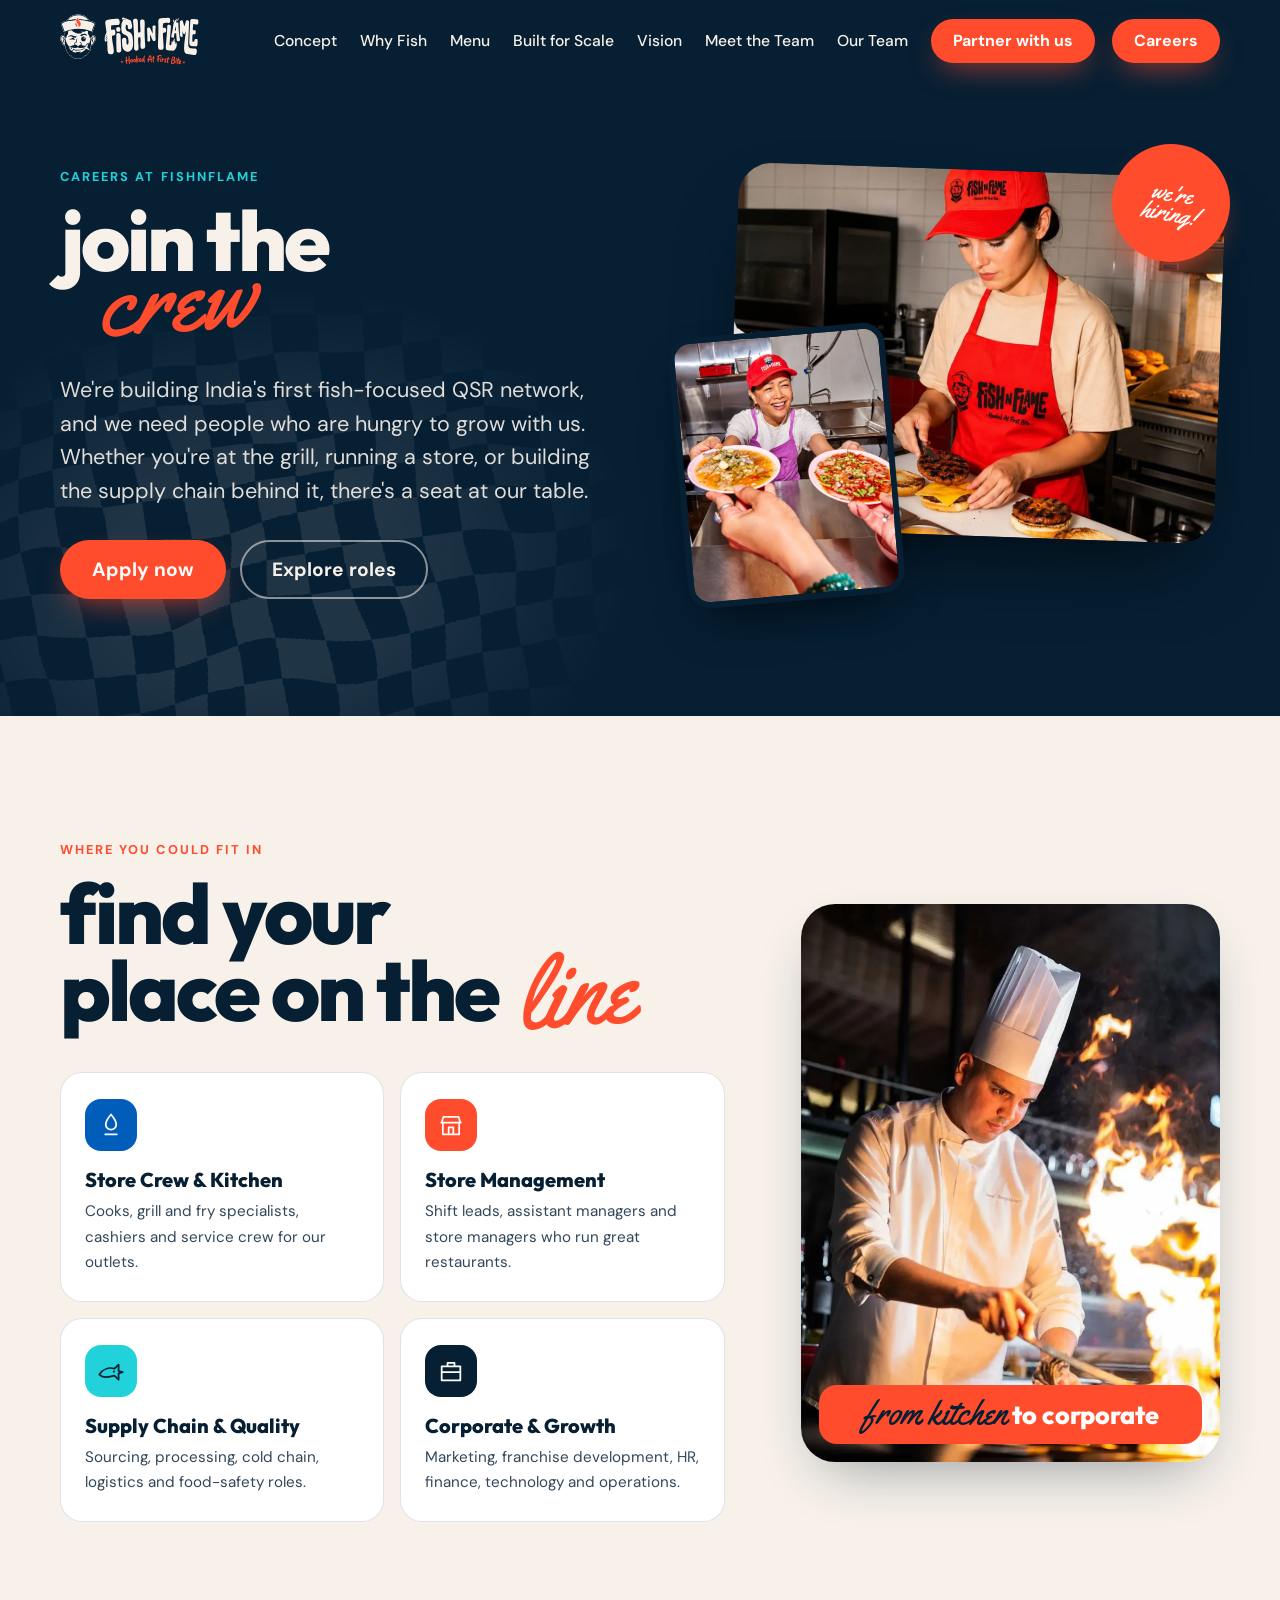
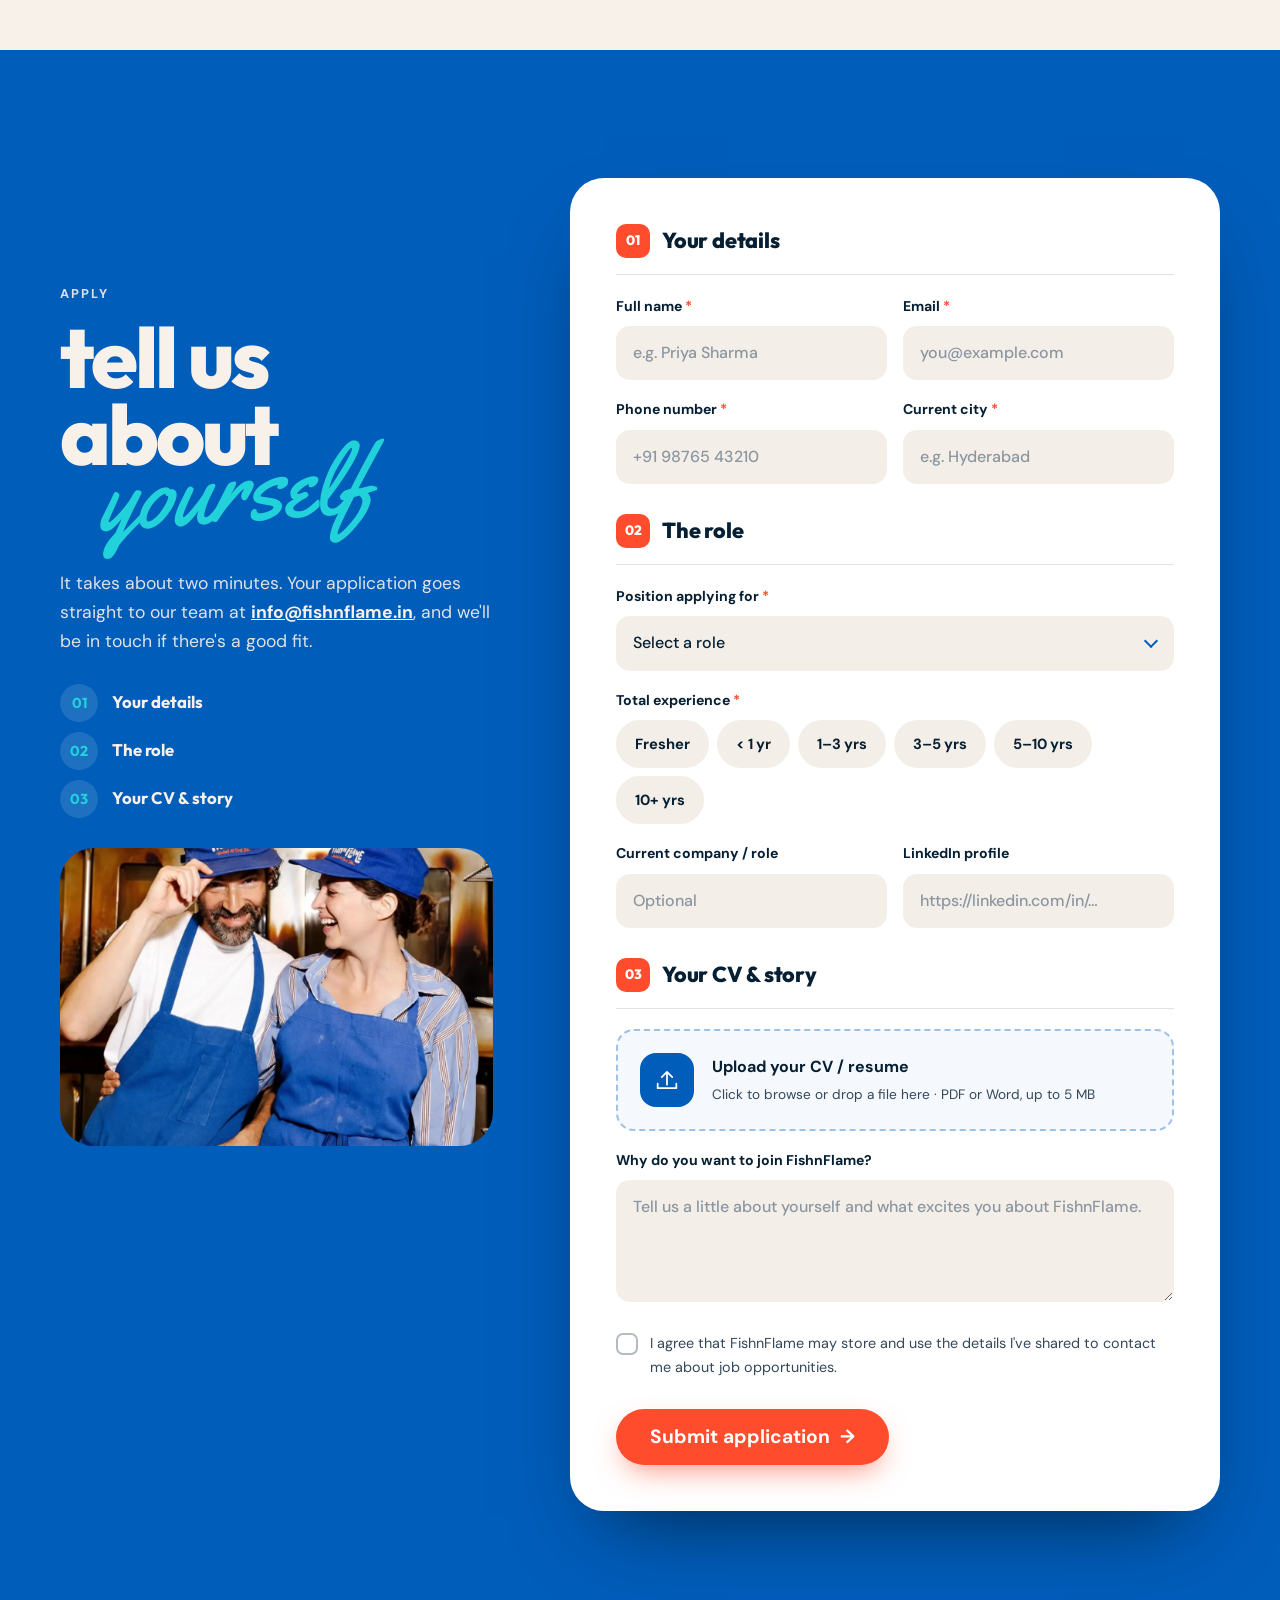
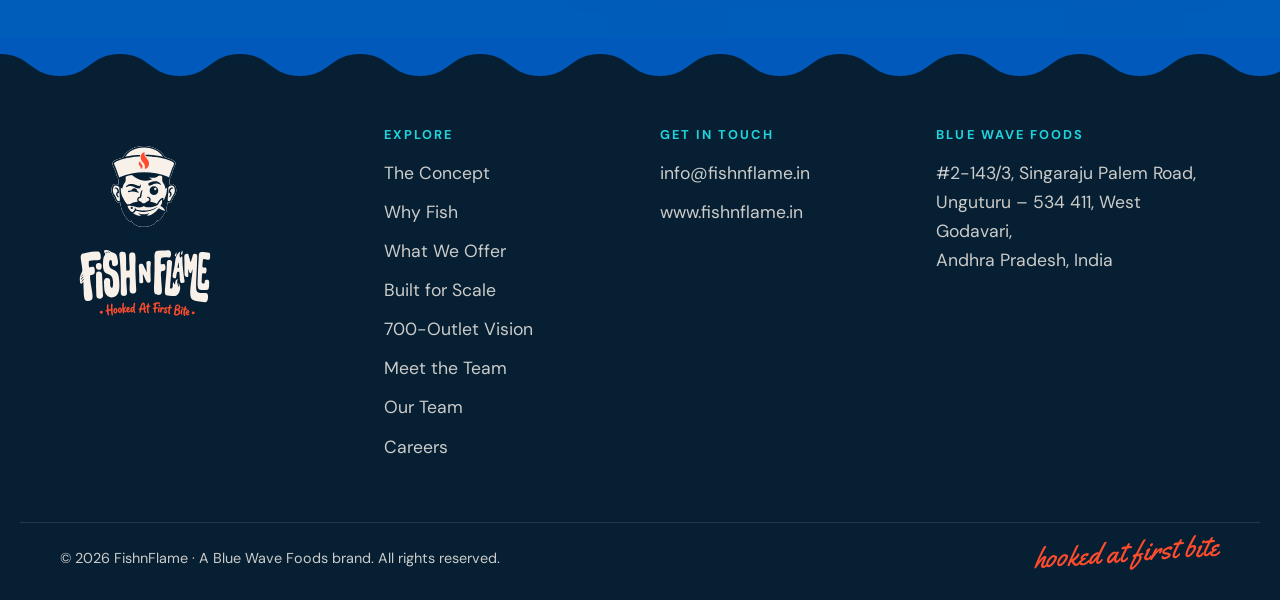
==== commit 96e2cc5d: "Add Our Team section with five team members Co-Authored-By: Claude Opus 5.5 <noreply@anthropic.com>" ====
--- a/careers.html
+++ b/careers.html
@@ -18,7 +18,7 @@
   <link rel="preconnect" href="https://fonts.googleapis.com">
   <link rel="preconnect" href="https://fonts.gstatic.com" crossorigin>
   <link href="https://fonts.googleapis.com/css2?family=DM+Sans:opsz,wght@9..40,400;9..40,500;9..40,700&family=Outfit:wght@600;700;800&family=Yellowtail&display=swap" rel="stylesheet">
-  <link rel="stylesheet" href="/assets/css/styles.css?v=20261021c">
+  <link rel="stylesheet" href="/assets/css/styles.css?v=20261027a">
 </head>
 <body class="page-careers">
   <a class="skip" href="#main">Skip to content</a>
@@ -37,6 +37,7 @@
         <a href="/#scale">Built for Scale</a>
         <a href="/#vision">Vision</a>
         <a href="/#team">Meet the Team</a>
+        <a href="/#our-team">Our Team</a>
         <a href="/#contact" class="btn btn--flame btn--sm nav__cta">Partner with us</a>
         <a href="/careers" class="btn btn--flame btn--sm nav__cta" aria-current="page">Careers</a>
       </nav>
@@ -250,6 +251,7 @@
           <li><a href="/#scale">Built for Scale</a></li>
           <li><a href="/#vision">700-Outlet Vision</a></li>
           <li><a href="/#team">Meet the Team</a></li>
+          <li><a href="/#our-team">Our Team</a></li>
           <li><a href="/careers">Careers</a></li>
         </ul>
       </div>
@@ -274,6 +276,6 @@
   <svg width="0" height="0" style="position:absolute" aria-hidden="true" focusable="false">
     <filter id="wavy"><feTurbulence type="fractalNoise" baseFrequency="0.006" numOctaves="2" seed="4"/><feDisplacementMap in="SourceGraphic" scale="46"/></filter>
   </svg>
-  <script src="/assets/js/main.js?v=20261021c" defer></script>
+  <script src="/assets/js/main.js?v=20261027a" defer></script>
 </body>
 </html>
--- a/assets/css/styles.css
+++ b/assets/css/styles.css
@@ -495,6 +495,49 @@
 .crew-strip { display: grid; grid-template-columns: repeat(4, 1fr); gap: 14px; margin-top: clamp(40px, 6vw, 70px); }
 .crew-strip img { width: 100%; aspect-ratio: 3/4; object-fit: cover; border-radius: var(--radius); }
 .crew-strip img:nth-child(even) { transform: translateY(26px); }
+
+/* ---------- Our team ---------- */
+.crew { background: var(--bay); color: var(--shell); overflow: hidden; isolation: isolate; }
+.crew .checker { inset: -15% -12% auto auto; width: 50%; height: 55%; opacity: .08; }
+.crew .lead { color: rgba(247,241,234,.86); }
+.members { display: flex; flex-wrap: wrap; justify-content: center; gap: 24px; }
+.member {
+  --accent: var(--flame);
+  flex: 0 1 calc((100% - 48px) / 3); min-width: 0;
+  display: flex; flex-direction: column;
+  background: var(--shell); color: var(--ink);
+  border-radius: var(--radius-lg); overflow: hidden;
+  box-shadow: 0 30px 60px -36px rgba(0,0,0,.7);
+  transition: transform .35s ease;
+}
+.member:nth-child(3n+2) { --accent: var(--teal); }
+.member:nth-child(3n+3) { --accent: var(--harbor); }
+.member:hover { transform: translateY(-6px); }
+.member__photo {
+  position: relative; aspect-ratio: 4 / 5; overflow: hidden;
+  background:
+    radial-gradient(circle at 30% 20%, rgba(255,255,255,.18), transparent 55%),
+    var(--accent);
+  display: grid; place-items: center;
+}
+.member__photo::after { content: ""; position: absolute; left: 0; right: 0; bottom: 0; height: 6px; background: var(--accent); z-index: 1; }
+.member__photo img { width: 100%; height: 100%; object-fit: cover; object-position: 50% 22%; transition: transform .8s cubic-bezier(.2,.7,.2,1); }
+.member:hover .member__photo img { transform: scale(1.05); }
+.member__initials { font: 800 clamp(3.4rem, 2.6rem + 3vw, 5rem)/1 var(--f-display); letter-spacing: -.04em; color: rgba(255,255,255,.92); }
+.member__body { padding: 26px 26px 30px; display: flex; flex-direction: column; gap: 6px; flex: 1; }
+.member__role { margin: 0; font: 700 .76rem/1.2 var(--f-body); letter-spacing: .14em; text-transform: uppercase; color: var(--flame); }
+.member h3 { font: 800 clamp(1.4rem, 1.2rem + .5vw, 1.7rem)/1.05 var(--f-display); letter-spacing: -.02em; margin: 2px 0 6px; }
+.member__tagline { margin: 0 0 4px; font: 700 .95rem/1.35 var(--f-display); color: var(--harbor); }
+.member__body p:last-child { margin: 6px 0 0; color: var(--ink-soft); font-size: .95rem; line-height: 1.6; }
+
+@media (max-width: 1100px) {
+  .member { flex-basis: calc((100% - 24px) / 2); }
+}
+@media (max-width: 640px) {
+  .members { gap: 18px; }
+  .member { flex-basis: 100%; }
+  .member__photo { aspect-ratio: 1 / 1; }
+}
 
 /* ---------- Closing ---------- */
 /* #0059bb matches the background of the logo-animation video so it blends edge to edge */
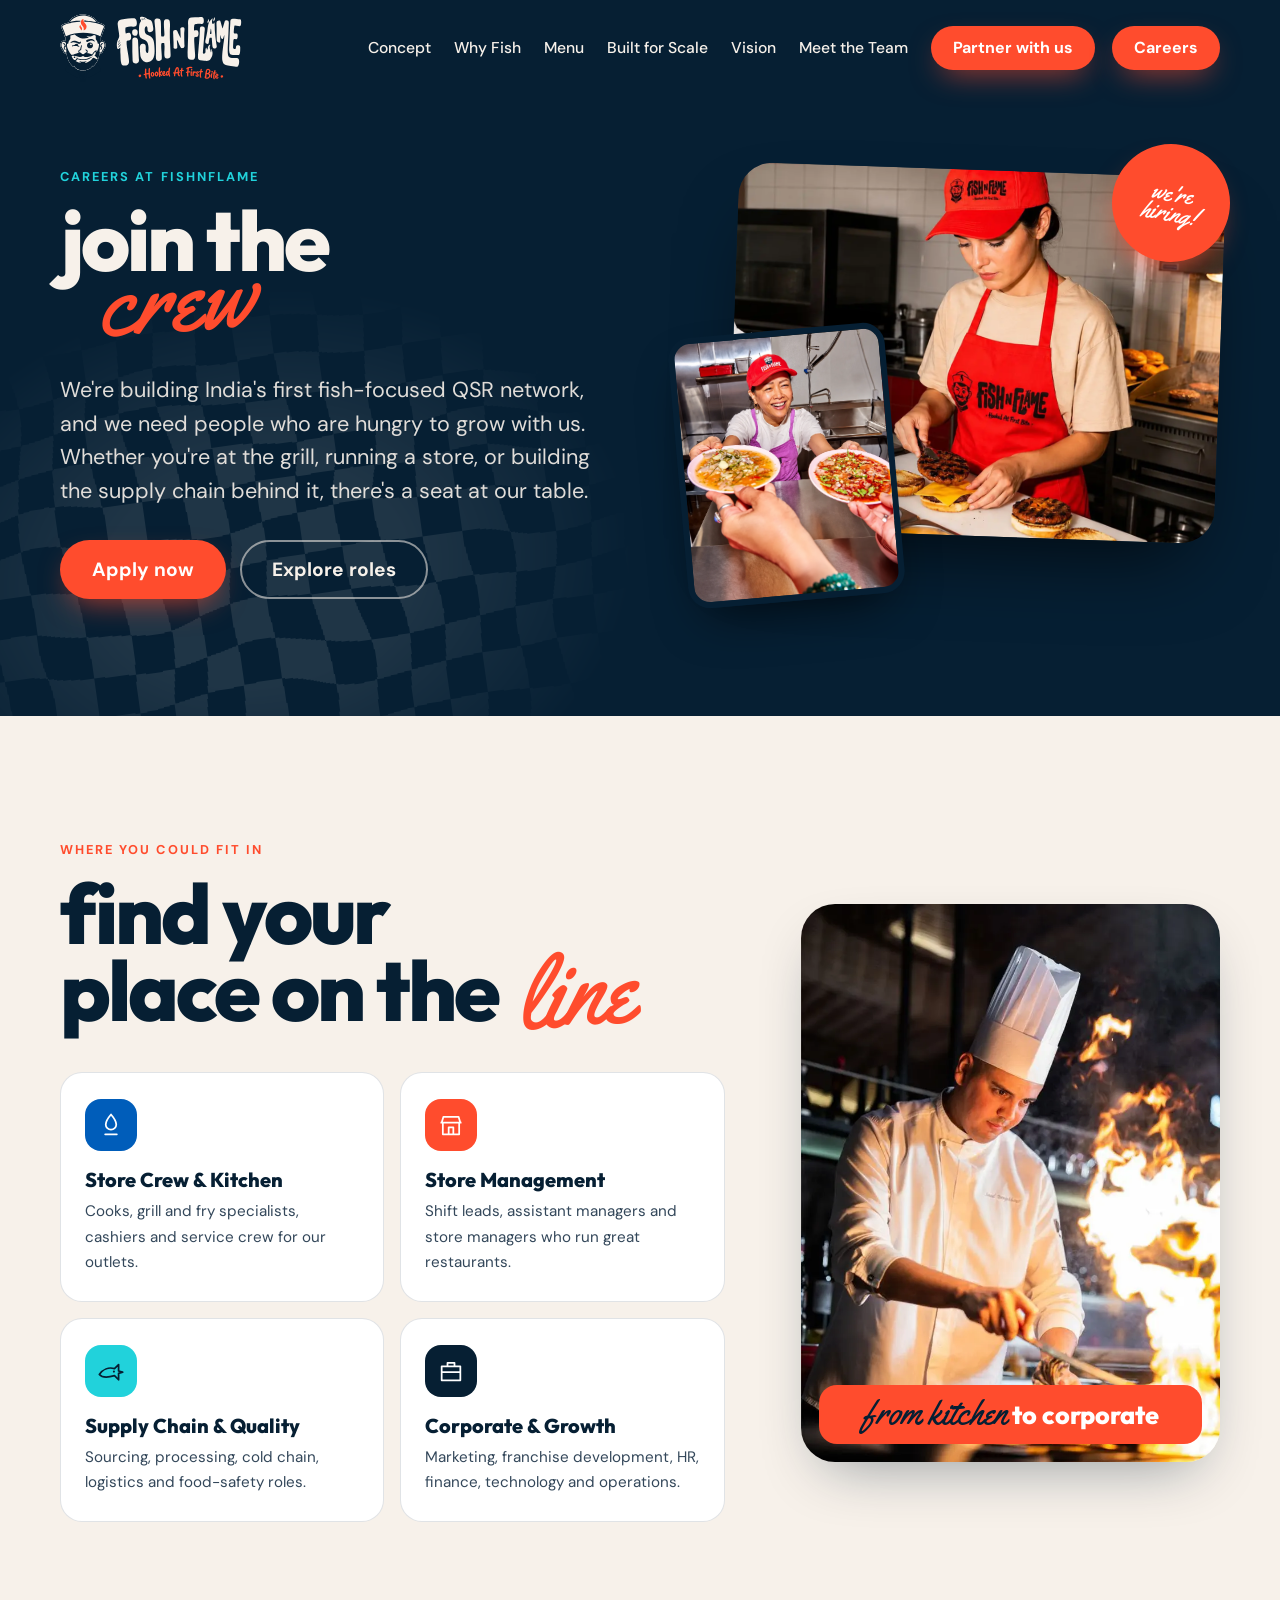
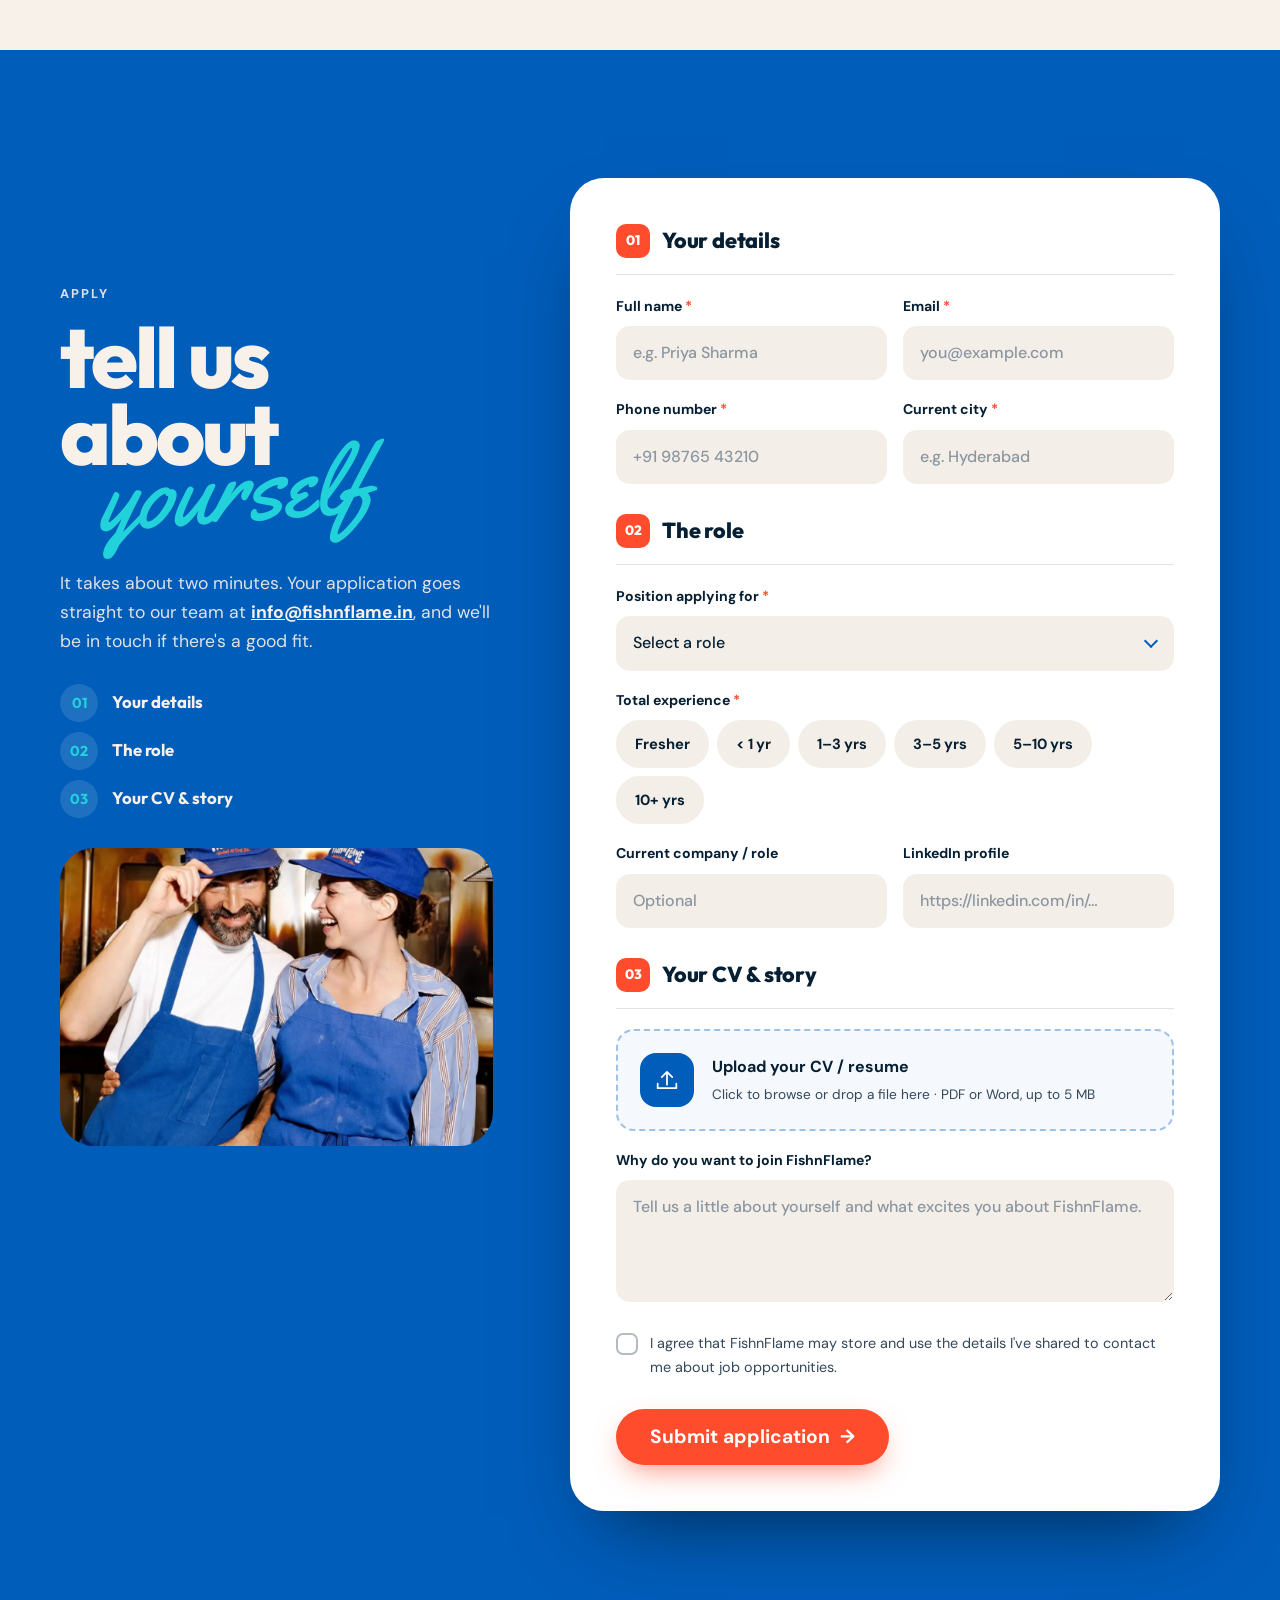
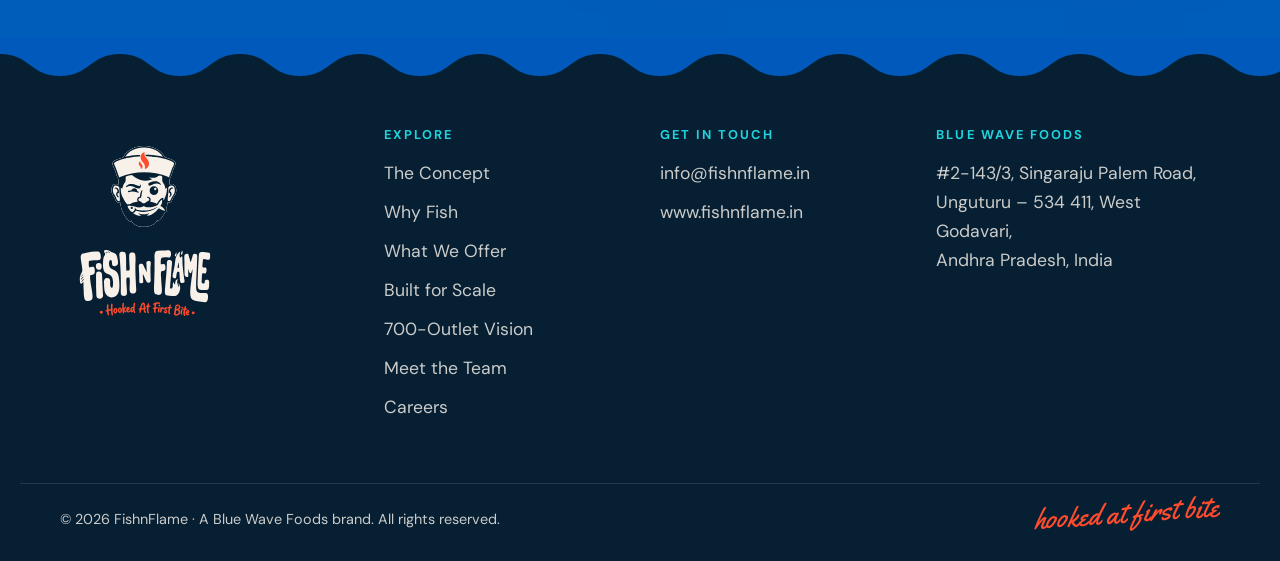
==== commit 37a42b25: "Merge Our Team into Meet the Team with consistent profiles, remove Our Team tab, larger nav logo Co-" ====
--- a/careers.html
+++ b/careers.html
@@ -18,7 +18,7 @@
   <link rel="preconnect" href="https://fonts.googleapis.com">
   <link rel="preconnect" href="https://fonts.gstatic.com" crossorigin>
   <link href="https://fonts.googleapis.com/css2?family=DM+Sans:opsz,wght@9..40,400;9..40,500;9..40,700&family=Outfit:wght@600;700;800&family=Yellowtail&display=swap" rel="stylesheet">
-  <link rel="stylesheet" href="/assets/css/styles.css?v=20261027a">
+  <link rel="stylesheet" href="/assets/css/styles.css?v=20261028a">
 </head>
 <body class="page-careers">
   <a class="skip" href="#main">Skip to content</a>
@@ -37,7 +37,6 @@
         <a href="/#scale">Built for Scale</a>
         <a href="/#vision">Vision</a>
         <a href="/#team">Meet the Team</a>
-        <a href="/#our-team">Our Team</a>
         <a href="/#contact" class="btn btn--flame btn--sm nav__cta">Partner with us</a>
         <a href="/careers" class="btn btn--flame btn--sm nav__cta" aria-current="page">Careers</a>
       </nav>
@@ -251,7 +250,6 @@
           <li><a href="/#scale">Built for Scale</a></li>
           <li><a href="/#vision">700-Outlet Vision</a></li>
           <li><a href="/#team">Meet the Team</a></li>
-          <li><a href="/#our-team">Our Team</a></li>
           <li><a href="/careers">Careers</a></li>
         </ul>
       </div>
@@ -276,6 +274,6 @@
   <svg width="0" height="0" style="position:absolute" aria-hidden="true" focusable="false">
     <filter id="wavy"><feTurbulence type="fractalNoise" baseFrequency="0.006" numOctaves="2" seed="4"/><feDisplacementMap in="SourceGraphic" scale="46"/></filter>
   </svg>
-  <script src="/assets/js/main.js?v=20261027a" defer></script>
+  <script src="/assets/js/main.js?v=20261028a" defer></script>
 </body>
 </html>
--- a/assets/css/styles.css
+++ b/assets/css/styles.css
@@ -125,9 +125,9 @@
 }
 .nav.is-scrolled { background: rgba(6, 31, 51, .92); backdrop-filter: blur(12px); -webkit-backdrop-filter: blur(12px); padding-block: 8px; box-shadow: 0 10px 30px -20px rgba(0,0,0,.6); }
 .nav__inner { display: flex; align-items: center; justify-content: space-between; gap: 20px; }
-.nav__brand { display: flex; align-items: center; gap: 8px; text-decoration: none; }
-.nav__mascot { height: 54px; width: auto; }
-.nav__wordmark { height: 48px; width: auto; }
+.nav__brand { display: flex; align-items: center; gap: 10px; text-decoration: none; flex: none; }
+.nav__mascot { height: 68px; width: auto; }
+.nav__wordmark { height: 64px; width: auto; }
 .nav__links .btn + .btn { margin-left: -6px; }
 @media (max-width: 1200px) { .nav__links .btn + .btn { margin-left: 0; margin-top: 0; } }
 .nav__links { display: flex; align-items: center; gap: clamp(14px, 1.8vw, 28px); }
@@ -443,6 +443,8 @@
   content: ""; position: absolute; inset: 0; border-radius: inherit; opacity: .18;
   background: repeating-conic-gradient(var(--shell) 0 25%, transparent 0 50%) 0 0 / 46px 46px;
 }
+.leader:nth-child(4n+3) .leader__blob { background: var(--flame); }
+.leader:nth-child(4n+4) .leader__blob { background: var(--harbor); }
 .leader--flip .leader__blob { inset: 8% 9% -7% -9%; background: var(--bay); transform: rotate(6deg); border-radius: 44% 56% 52% 48% / 56% 44% 56% 44%; }
 .leader__photo {
   position: relative; z-index: 1; aspect-ratio: 4 / 5; border-radius: 34px; overflow: hidden;
@@ -492,52 +494,6 @@
   .leader__stat span { font-size: .62rem; }
 }
 
-.crew-strip { display: grid; grid-template-columns: repeat(4, 1fr); gap: 14px; margin-top: clamp(40px, 6vw, 70px); }
-.crew-strip img { width: 100%; aspect-ratio: 3/4; object-fit: cover; border-radius: var(--radius); }
-.crew-strip img:nth-child(even) { transform: translateY(26px); }
-
-/* ---------- Our team ---------- */
-.crew { background: var(--bay); color: var(--shell); overflow: hidden; isolation: isolate; }
-.crew .checker { inset: -15% -12% auto auto; width: 50%; height: 55%; opacity: .08; }
-.crew .lead { color: rgba(247,241,234,.86); }
-.members { display: flex; flex-wrap: wrap; justify-content: center; gap: 24px; }
-.member {
-  --accent: var(--flame);
-  flex: 0 1 calc((100% - 48px) / 3); min-width: 0;
-  display: flex; flex-direction: column;
-  background: var(--shell); color: var(--ink);
-  border-radius: var(--radius-lg); overflow: hidden;
-  box-shadow: 0 30px 60px -36px rgba(0,0,0,.7);
-  transition: transform .35s ease;
-}
-.member:nth-child(3n+2) { --accent: var(--teal); }
-.member:nth-child(3n+3) { --accent: var(--harbor); }
-.member:hover { transform: translateY(-6px); }
-.member__photo {
-  position: relative; aspect-ratio: 4 / 5; overflow: hidden;
-  background:
-    radial-gradient(circle at 30% 20%, rgba(255,255,255,.18), transparent 55%),
-    var(--accent);
-  display: grid; place-items: center;
-}
-.member__photo::after { content: ""; position: absolute; left: 0; right: 0; bottom: 0; height: 6px; background: var(--accent); z-index: 1; }
-.member__photo img { width: 100%; height: 100%; object-fit: cover; object-position: 50% 22%; transition: transform .8s cubic-bezier(.2,.7,.2,1); }
-.member:hover .member__photo img { transform: scale(1.05); }
-.member__initials { font: 800 clamp(3.4rem, 2.6rem + 3vw, 5rem)/1 var(--f-display); letter-spacing: -.04em; color: rgba(255,255,255,.92); }
-.member__body { padding: 26px 26px 30px; display: flex; flex-direction: column; gap: 6px; flex: 1; }
-.member__role { margin: 0; font: 700 .76rem/1.2 var(--f-body); letter-spacing: .14em; text-transform: uppercase; color: var(--flame); }
-.member h3 { font: 800 clamp(1.4rem, 1.2rem + .5vw, 1.7rem)/1.05 var(--f-display); letter-spacing: -.02em; margin: 2px 0 6px; }
-.member__tagline { margin: 0 0 4px; font: 700 .95rem/1.35 var(--f-display); color: var(--harbor); }
-.member__body p:last-child { margin: 6px 0 0; color: var(--ink-soft); font-size: .95rem; line-height: 1.6; }
-
-@media (max-width: 1100px) {
-  .member { flex-basis: calc((100% - 24px) / 2); }
-}
-@media (max-width: 640px) {
-  .members { gap: 18px; }
-  .member { flex-basis: 100%; }
-  .member__photo { aspect-ratio: 1 / 1; }
-}
 
 /* ---------- Closing ---------- */
 /* #0059bb matches the background of the logo-animation video so it blends edge to edge */
@@ -755,8 +711,6 @@
   .purpose__inner { justify-content: flex-start; margin-top: -40px; }
   .vision__num { text-align: center; }
   .vision__photos figure:nth-child(2) { transform: none; }
-  .crew-strip { grid-template-columns: repeat(2, 1fr); }
-  .crew-strip img:nth-child(even) { transform: none; }
 }
 
 @media (max-width: 640px) {
@@ -766,8 +720,8 @@
   .hero__badge { width: 104px; right: 16px; bottom: 22px; }
   .hero__ctas .btn { flex: 1 1 100%; }
   .btn { font-size: 1.125rem; padding: 17px 24px; }
-  .nav__mascot { height: 46px; }
-  .nav__wordmark { height: 40px; }
+  .nav__mascot { height: 56px; }
+  .nav__wordmark { height: 52px; }
   .sticker { width: 96px; height: 96px; font-size: 1.25rem; left: -6px; }
   .benefits { grid-template-columns: 1fr; }
   .bento { grid-template-columns: 1fr 1fr; grid-auto-rows: 170px; gap: 10px; }
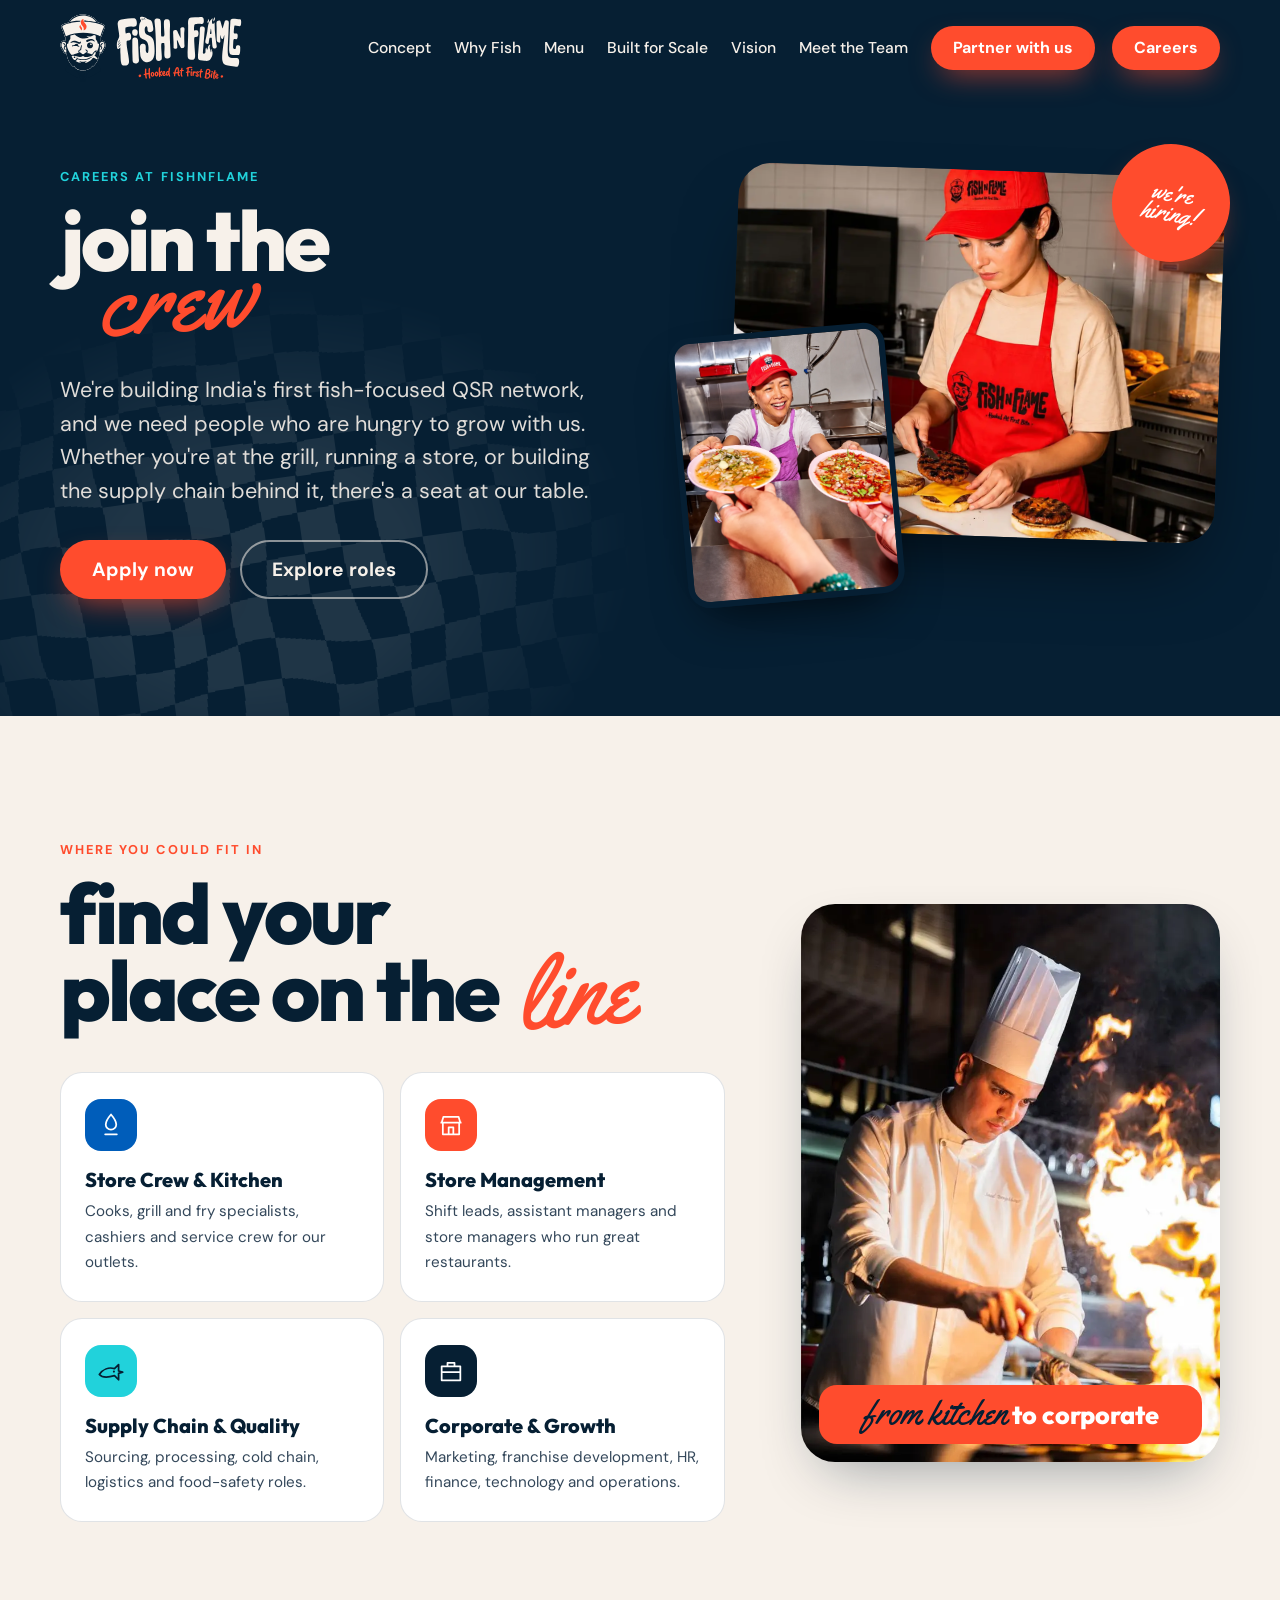
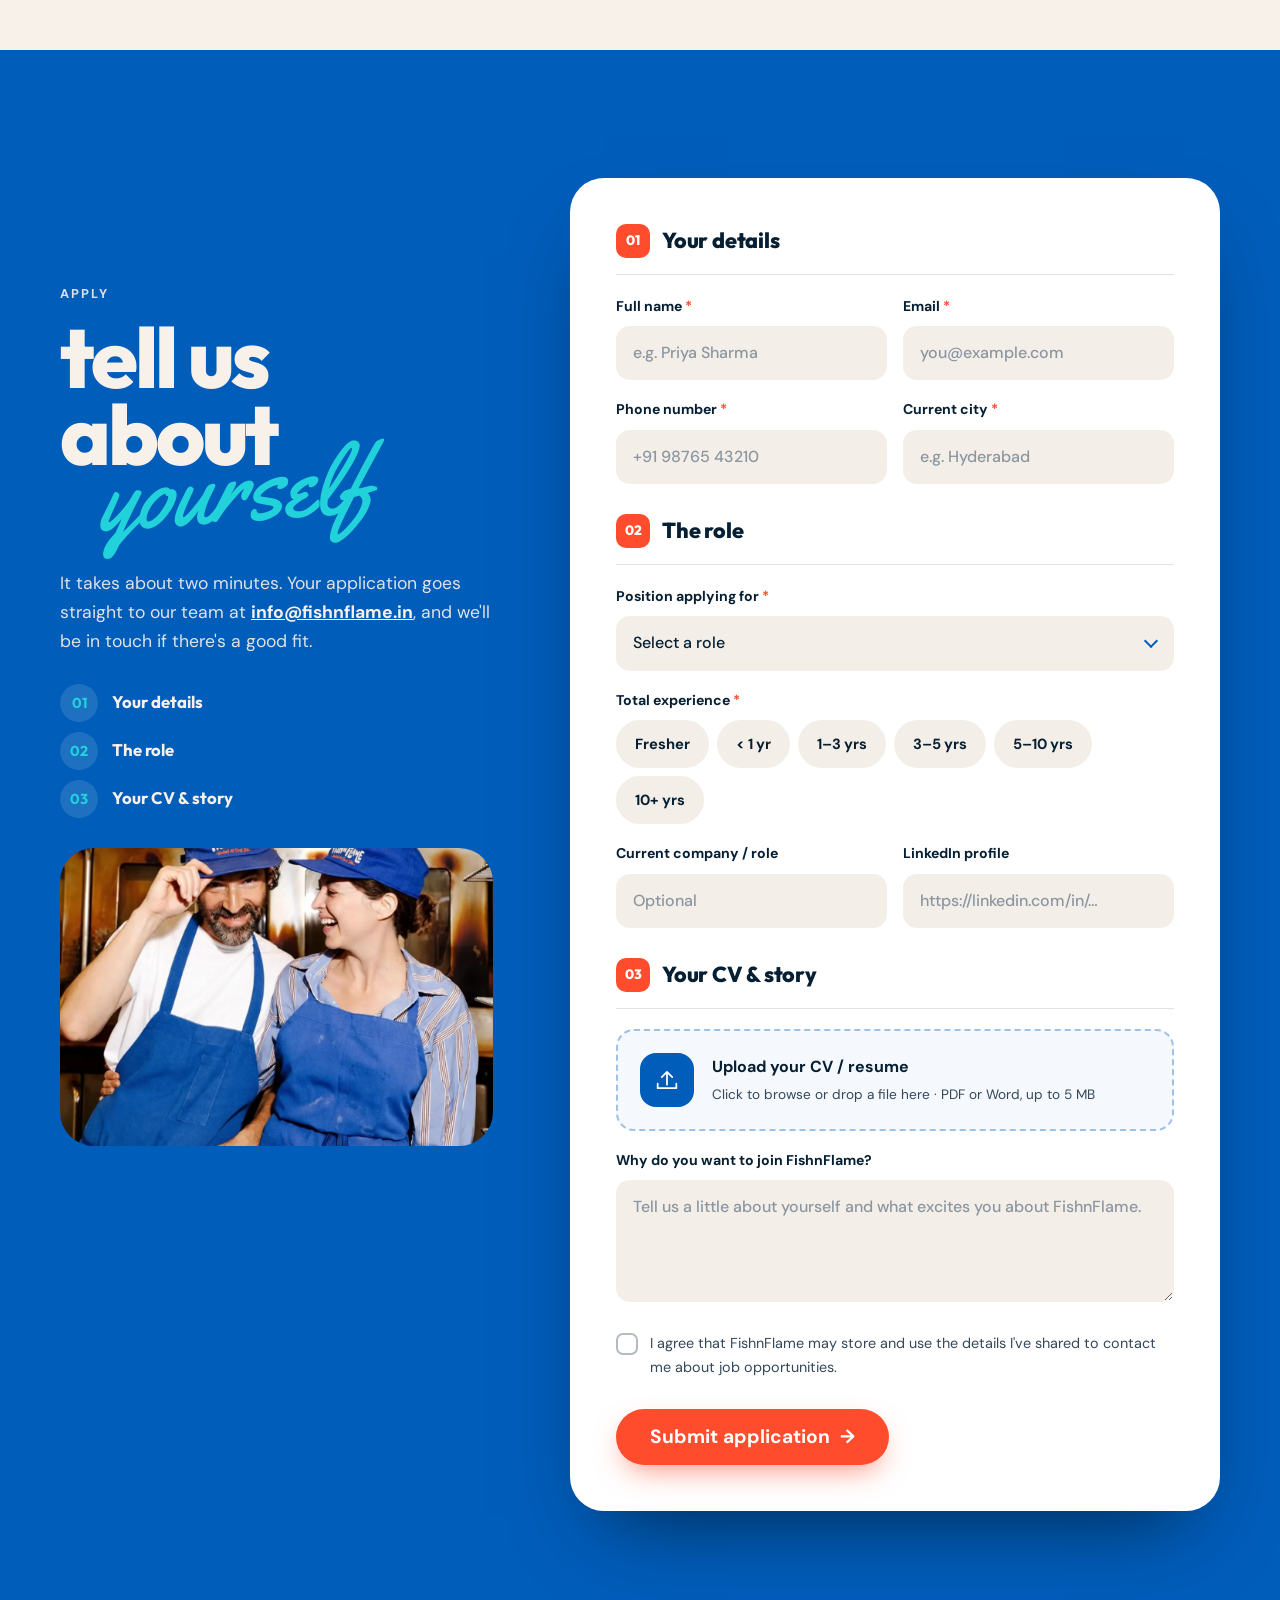
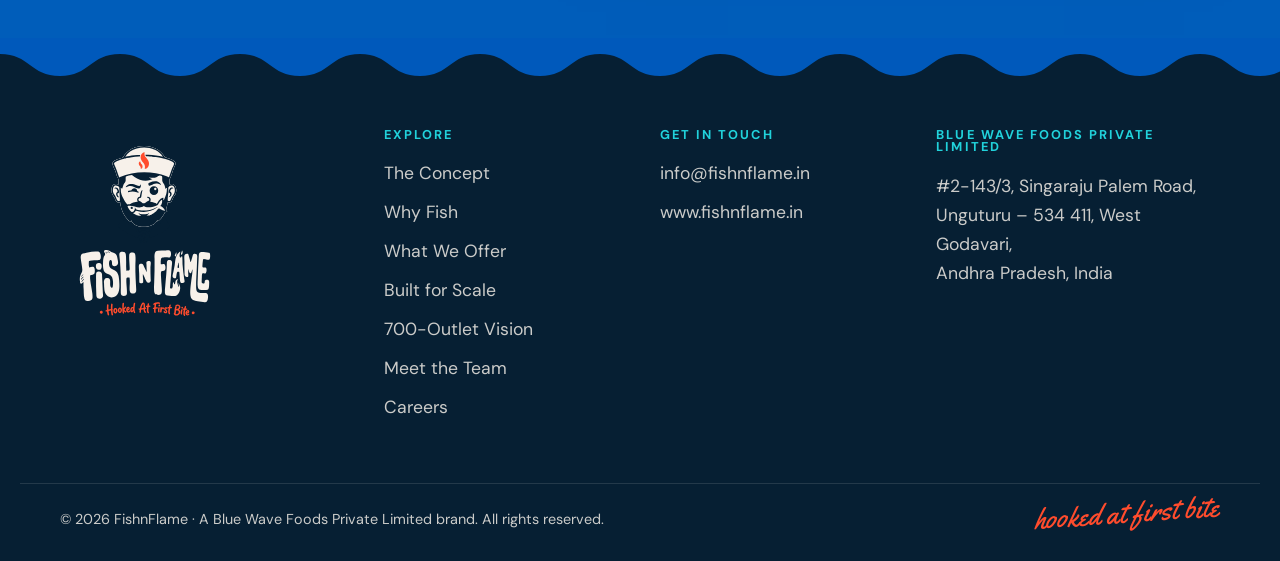
==== commit 0f0cf29b: "Use full company name Blue Wave Foods Private Limited; fix comma in Laiqur's bio Co-Authored-By: Cla" ====
--- a/careers.html
+++ b/careers.html
@@ -261,12 +261,12 @@
         </ul>
       </div>
       <div>
-        <h3 class="footer__h">Blue Wave Foods</h3>
+        <h3 class="footer__h">Blue Wave Foods Private Limited</h3>
         <address>#2-143/3, Singaraju Palem Road,<br>Unguturu – 534 411, West Godavari,<br>Andhra Pradesh, India</address>
       </div>
     </div>
     <div class="container footer__base">
-      <p>© <span id="year">2026</span> FishnFlame · A Blue Wave Foods brand. All rights reserved.</p>
+      <p>© <span id="year">2026</span> FishnFlame · A Blue Wave Foods Private Limited brand. All rights reserved.</p>
       <p class="t-script footer__sign">hooked at first bite</p>
     </div>
   </footer>
